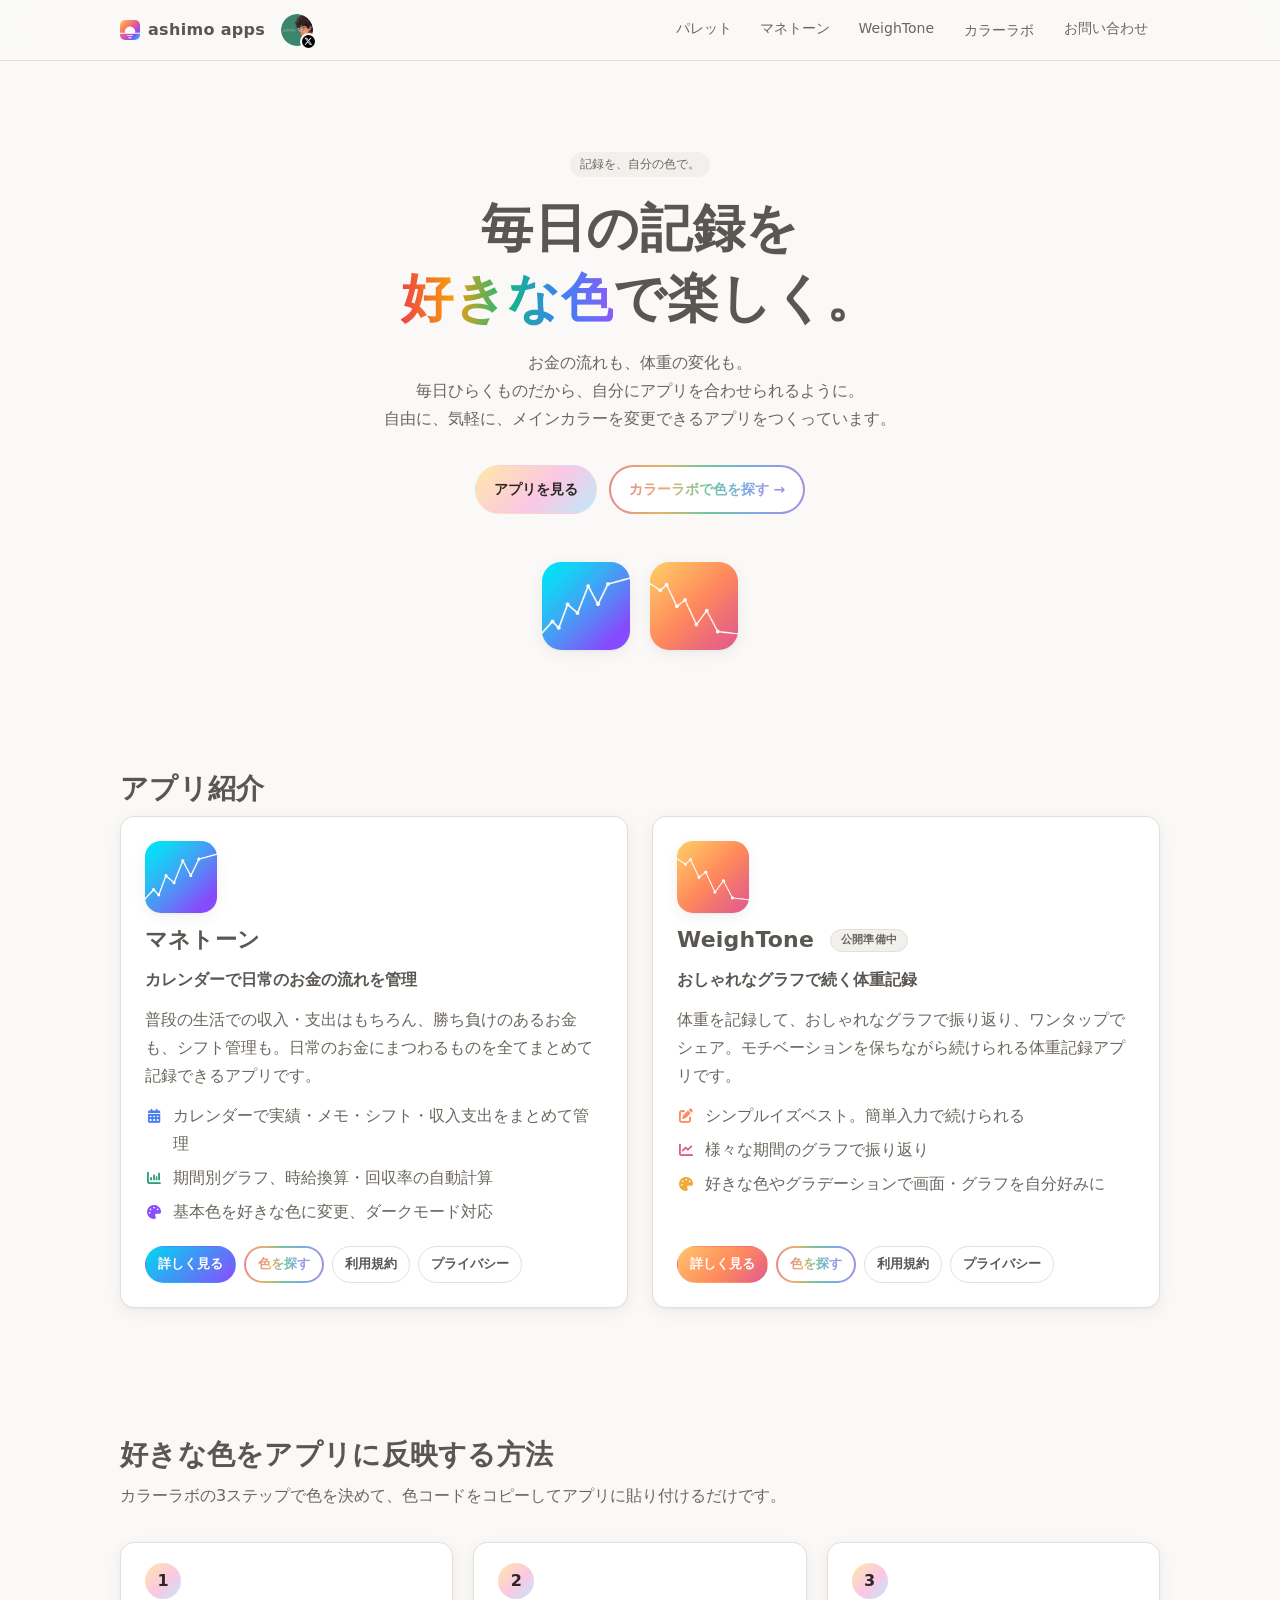
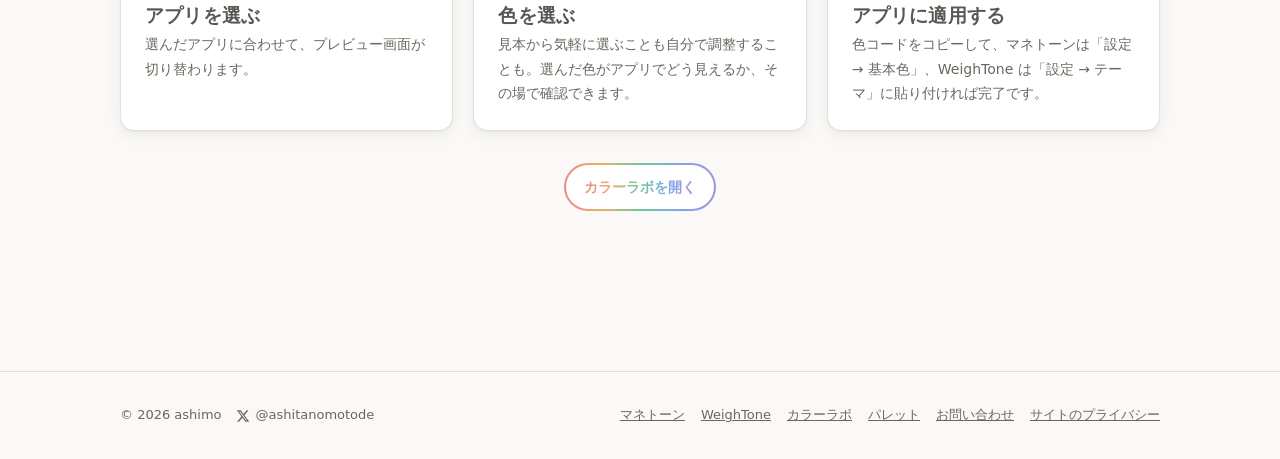
==== index.html @ 6f4f6fc9 "外部CDNの読み込みにSRI（integrity）を追加 cdnjs の Font Awesome と qrcode-generator に、公式が公開している sha512 ハッシュを設定。配信ファ" ====
<!DOCTYPE html>
<html lang="ja">
<head>
  <meta charset="UTF-8">
  <meta name="google-site-verification" content="yqjCE1b0V3AsRZqThhASWAahyGqVnmZQUuExc-0gHGc">
  <meta name="viewport" content="width=device-width, initial-scale=1">
  <link rel="icon" href="/favicon.ico" sizes="32x32">
  <link rel="icon" href="/assets/icons/favicon.svg" type="image/svg+xml">
  <link rel="apple-touch-icon" href="/assets/icons/apple-touch-icon.png">
  <link rel="manifest" href="/site.webmanifest">
  <meta name="apple-mobile-web-app-title" content="ashimo apps">
  <meta name="theme-color" media="(prefers-color-scheme: light)" content="#faf9f7">
  <meta name="theme-color" media="(prefers-color-scheme: dark)" content="#151412">
  <title>ashimo apps｜マネトーン・WeighTone</title>
  <meta name="description" content="収支ノートアプリ「マネトーン」と体重記録アプリ「WeighTone」の公式サイト。カラーラボで好きな色やグラデーションを探して、アプリを自分だけの色に。">
  <link rel="stylesheet" href="https://cdnjs.cloudflare.com/ajax/libs/font-awesome/6.7.2/css/all.min.css" integrity="sha512-Evv84Mr4kqVGRNSgIGL/F/aIDqQb7xQ2vcrdIwxfjThSH8CSR7PBEakCr51Ck+w+/U6swU2Im1vVX0SVk9ABhg==" crossorigin="anonymous" referrerpolicy="no-referrer">
  <link rel="stylesheet" href="assets/style.css?v=66">
  <link rel="canonical" href="https://ashitanomotode.com/">
  <meta property="og:type" content="website">
  <meta property="og:site_name" content="ashimo apps">
  <meta property="og:locale" content="ja_JP">
  <meta property="og:title" content="ashimo apps｜マネトーン・WeighTone">
  <meta property="og:description" content="収支ノートアプリ「マネトーン」と体重記録アプリ「WeighTone」の公式サイト。カラーラボで好きな色やグラデーションを探して、アプリを自分だけの色に。">
  <meta property="og:url" content="https://ashitanomotode.com/">
  <meta property="og:image" content="https://ashitanomotode.com/assets/ogp.png">
  <meta name="twitter:card" content="summary_large_image">
  <script type="application/ld+json">
{
  "@context": "https://schema.org",
  "@graph": [
    {
      "@type": "WebSite",
      "@id": "https://ashitanomotode.com/#website",
      "url": "https://ashitanomotode.com/",
      "name": "ashimo apps",
      "inLanguage": "ja",
      "description": "お金の流れも、体重の変化も。自由にメインカラーを変更できる記録アプリをつくっています。",
      "publisher": {
        "@id": "https://ashitanomotode.com/#publisher"
      }
    },
    {
      "@type": "Organization",
      "@id": "https://ashitanomotode.com/#publisher",
      "name": "ashimo",
      "url": "https://ashitanomotode.com/",
      "logo": "https://ashitanomotode.com/assets/icons/icon-512.png",
      "email": "info@ashitanomotode.com"
    }
  ]
}
  </script>
</head>
<body data-page="home">
  <header class="site-header">
    <div class="wrap">
      <a class="logo" href="index.html"><span class="logo-dot"></span>ashimo apps</a>
      <a class="author-link" href="https://x.com/ashitanomotode" rel="me noopener" target="_blank" aria-label="運営者 ashimo のX（@ashitanomotode）"><img src="assets/icons/ashimo.png" alt="" width="30" height="30"><span class="author-badge" aria-hidden="true"><svg viewBox="0 0 24 24"><path d="M18.244 2.25h3.308l-7.227 8.26 8.502 11.24H16.17l-5.214-6.817L4.99 21.75H1.68l7.73-8.835L1.254 2.25H8.08l4.713 6.231zm-1.161 17.52h1.833L7.084 4.126H5.117z"/></svg></span></a>
      <nav class="nav">
        <a data-nav="palette" href="palette.html"><span class="rainbow-label">パレット</span></a>
        <a data-nav="manetone" href="manetone/">マネトーン</a>
        <a data-nav="weightone" href="weightone/">WeighTone</a>
        <a data-nav="color" href="color.html"><span class="rainbow-label">カラーラボ</span></a>
        <a data-nav="contact" href="contact.html">お問い合わせ</a>
      </nav>
    </div>
  </header>

  <main>
    <section class="hero wrap">
      <span class="tag">記録を、自分の色で。</span>
      <h1>毎日の記録を<br><span class="rainbow-text">好きな色</span>で楽しく。</h1>
      <p>お金の流れも、体重の変化も。<br>毎日ひらくものだから、自分にアプリを合わせられるように。<br>自由に、気軽に、メインカラーを変更できるアプリをつくっています。</p>
      <div class="hero-actions">
        <a class="btn btn-primary" href="#apps">アプリを見る</a>
        <a class="btn btn-lab" href="color.html"><span class="rainbow-label">カラーラボで色を探す →</span></a>
      </div>
      <div class="hero-icons" aria-hidden="true">
        <img src="assets/icons/manetone.png" alt="">
        <img src="assets/icons/weightone.png" alt="">
      </div>
    </section>

    <section class="section wrap" id="apps">
      <h2 class="section-title">アプリ紹介</h2>
      <div class="grid-2">
        <article class="card app-card card-mane">
          <img class="app-icon-img" src="assets/icons/manetone.png" alt="マネトーンのアイコン" width="72" height="72">
          <h3>マネトーン</h3>
          <p class="app-catch">カレンダーで日常のお金の流れを管理</p>
          <p style="margin:0;color:var(--text-sub)">普段の生活での収入・支出はもちろん、勝ち負けのあるお金も、シフト管理も。日常のお金にまつわるものを全てまとめて記録できるアプリです。</p>
          <ul>
            <li><i class="fa-solid fa-calendar-days feat-ic" style="color:#4A7DF0"></i><span>カレンダーで実績・メモ・シフト・収入支出をまとめて管理</span></li>
            <li><i class="fa-solid fa-chart-column feat-ic" style="color:#2F9E7D"></i><span>期間別グラフ、時給換算・回収率の自動計算</span></li>
            <li><i class="fa-solid fa-palette feat-ic" style="color:#8A4DFF"></i><span>基本色を好きな色に変更、ダークモード対応</span></li>
          </ul>
          <div class="actions">
            <a class="btn btn-primary btn-sm btn-mane" href="manetone/">詳しく見る</a>
            <a class="btn btn-sm btn-lab" href="color.html#app=manetone"><span class="rainbow-label">色を探す</span></a>
            <a class="btn btn-sm" href="manetone/terms.html">利用規約</a>
            <a class="btn btn-sm" href="manetone/privacy.html">プライバシー</a>
          </div>
        </article>

        <article class="card app-card card-weight">
          <img class="app-icon-img" src="assets/icons/weightone.png" alt="WeighToneのアイコン" width="72" height="72">
          <h3>WeighTone <span class="soon-badge">公開準備中</span></h3>
          <p class="app-catch">おしゃれなグラフで続く体重記録</p>
          <p style="margin:0;color:var(--text-sub)">体重を記録して、おしゃれなグラフで振り返り、ワンタップでシェア。モチベーションを保ちながら続けられる体重記録アプリです。</p>
          <ul>
            <li><i class="fa-solid fa-pen-to-square feat-ic" style="color:#FF8A5C"></i><span>シンプルイズベスト。簡単入力で続けられる</span></li>
            <li><i class="fa-solid fa-chart-line feat-ic" style="color:#E05A8F"></i><span>様々な期間のグラフで振り返り</span></li>
            <li><i class="fa-solid fa-palette feat-ic" style="color:#F0A93B"></i><span>好きな色やグラデーションで画面・グラフを自分好みに</span></li>
          </ul>
          <div class="actions">
            <a class="btn btn-primary btn-sm btn-weight" href="weightone/">詳しく見る</a>
            <a class="btn btn-sm btn-lab" href="color.html#app=weightone"><span class="rainbow-label">色を探す</span></a>
            <a class="btn btn-sm" href="weightone/terms.html">利用規約</a>
            <a class="btn btn-sm" href="weightone/privacy.html">プライバシー</a>
          </div>
        </article>
      </div>
    </section>

    <section class="section wrap" id="flow">
      <h2 class="section-title">好きな色をアプリに反映する方法</h2>
      <p class="section-lead">カラーラボの3ステップで色を決めて、色コードをコピーしてアプリに貼り付けるだけです。</p>
      <div class="grid-3 steps">
        <div class="card step">
          <h3>アプリを選ぶ</h3>
          <p>選んだアプリに合わせて、プレビュー画面が切り替わります。</p>
        </div>
        <div class="card step">
          <h3>色を選ぶ</h3>
          <p>見本から気軽に選ぶことも自分で調整することも。選んだ色がアプリでどう見えるか、その場で確認できます。</p>
        </div>
        <div class="card step">
          <h3>アプリに適用する</h3>
          <p>色コードをコピーして、マネトーンは「設定 → 基本色」、WeighTone は「設定 → テーマ」に貼り付ければ完了です。</p>
        </div>
      </div>
      <p style="text-align:center;margin-top:32px"><a class="btn btn-lab" href="color.html"><span class="rainbow-label">カラーラボを開く</span></a></p>
    </section>
  </main>

  <footer class="site-footer">
    <div class="wrap">
      <span class="foot-brand">© 2026 ashimo<a class="x-link" href="https://x.com/ashitanomotode" rel="me noopener" target="_blank" aria-label="X（旧Twitter）@ashitanomotode"><svg class="x-icon" viewBox="0 0 24 24" aria-hidden="true"><path d="M18.244 2.25h3.308l-7.227 8.26 8.502 11.24H16.17l-5.214-6.817L4.99 21.75H1.68l7.73-8.835L1.254 2.25H8.08l4.713 6.231zm-1.161 17.52h1.833L7.084 4.126H5.117z"/></svg><span>@ashitanomotode</span></a></span>
      <nav>
        <a href="manetone/">マネトーン</a>
        <a href="weightone/">WeighTone</a>
        <a href="color.html">カラーラボ</a>
        <a href="palette.html">パレット</a>
        <a href="contact.html">お問い合わせ</a>
        <a href="privacy.html">サイトのプライバシー</a>
      </nav>
    </div>
  </footer>
</body>
</html>
---- assets/style.css ----
/* ===== デザイントークン ===== */
:root {
  --bg: #faf9f7;
  --surface: #ffffff;
  --surface-2: #f2f0ec;
  --text: #5a5652;   /* 黒は使わず、やや薄めのグレー */
  --text-sub: #6b665e;
  --border: #e4e0d9;
  --accent: #3b82f6; /* カラーラボで選んだ色がここに入る */
  --accent-text: #ffffff;
  --radius: 14px;
  --shadow: 0 1px 2px rgba(0,0,0,.04), 0 4px 16px rgba(0,0,0,.06);
  --max: 1080px;
  color-scheme: light;
}
@media (prefers-color-scheme: dark) {
  :root {
    --bg: #151412;
    --surface: #1e1c19;
    --surface-2: #29261f;
    --text: #f1eee8;
    --text-sub: #a39d92;
    --border: #36322b;
    --shadow: 0 1px 2px rgba(0,0,0,.3), 0 4px 16px rgba(0,0,0,.3);
    color-scheme: dark;
  }
}

* { box-sizing: border-box; }
html { scroll-behavior: smooth; }
body {
  margin: 0;
  background: var(--bg);
  color: var(--text);
  font-family: "Hiragino Sans", "Hiragino Kaku Gothic ProN", "Noto Sans JP", "Yu Gothic", system-ui, sans-serif;
  line-height: 1.75;
  -webkit-font-smoothing: antialiased;
}
img { max-width: 100%; }
a { color: inherit; }
.wrap { max-width: var(--max); margin: 0 auto; padding-inline: 20px; }

/* ===== ヘッダー / フッター ===== */
.site-header {
  position: sticky; top: 0; z-index: 10;
  background: color-mix(in srgb, var(--bg) 85%, transparent);
  backdrop-filter: blur(10px);
  border-bottom: 1px solid var(--border);
}
.site-header .wrap { display: flex; align-items: center; justify-content: space-between; gap: 16px; min-height: 60px; flex-wrap: wrap; }
.logo { font-weight: 800; text-decoration: none; letter-spacing: .02em; display: flex; align-items: center; gap: 8px; }
.logo-dot { width: 20px; height: 20px; border-radius: 5px; background: url("icons/favicon.svg") center / cover no-repeat; flex: none; }
.nav { display: flex; gap: 4px; flex-wrap: wrap; }
.nav a { text-decoration: none; font-size: 14px; padding: 6px 12px; border-radius: 999px; color: var(--text-sub); }
.nav a:hover { background: var(--surface-2); color: var(--text); }
.nav a[aria-current="page"] { background: var(--text); color: var(--bg); }

.site-footer { border-top: 1px solid var(--border); margin-top: 80px; padding-block: 32px; font-size: 13px; color: var(--text-sub); }
.site-footer .wrap { display: flex; justify-content: space-between; gap: 16px; flex-wrap: wrap; }
.site-footer nav { display: flex; gap: 16px; flex-wrap: wrap; }

/* ===== 共通パーツ ===== */
h1, h2, h3 { line-height: 1.35; letter-spacing: .01em; }
.section { padding-block: 64px; }
.section-title { font-size: clamp(22px, 3vw, 28px); margin: 0 0 8px; }
.section-lead { color: var(--text-sub); margin: 0 0 32px; }
.card { background: var(--surface); border: 1px solid var(--border); border-radius: var(--radius); box-shadow: var(--shadow); padding: 24px; }
.btn {
  display: inline-flex; align-items: center; justify-content: center; gap: 6px;
  padding: 10px 18px; border-radius: 999px; border: 1px solid var(--border);
  background: var(--surface); color: var(--text); font: inherit; font-size: 14px; font-weight: 600;
  text-decoration: none; cursor: pointer; transition: transform .1s, background .2s;
}
.btn:active { transform: scale(.97); }
.btn-primary { background: var(--text); color: var(--bg); border-color: transparent; }
.btn-sm { padding: 5px 12px; font-size: 13px; }
.tag { display: inline-block; font-size: 12px; padding: 2px 10px; border-radius: 999px; background: var(--surface-2); color: var(--text-sub); }
.grid-2 { display: grid; grid-template-columns: repeat(auto-fit, minmax(300px, 1fr)); gap: 24px; }
.grid-3 { display: grid; grid-template-columns: repeat(auto-fit, minmax(220px, 1fr)); gap: 20px; }

/* ===== トップページ ===== */
.hero { padding-block: 88px 56px; text-align: center; position: relative; overflow: hidden; }
.hero h1 { font-size: clamp(30px, 5.5vw, 52px); margin: 16px 0; }
.hero p { color: var(--text-sub); max-width: 620px; margin: 0 auto 32px; }
.hero-actions { display: flex; gap: 12px; justify-content: center; flex-wrap: wrap; }
.hero-swatches { display: flex; justify-content: center; gap: 10px; margin-top: 48px; flex-wrap: wrap; }
.hero-swatches span { width: 44px; height: 44px; border-radius: 12px; box-shadow: var(--shadow); }
.rainbow-text {
  background: linear-gradient(90deg, #ef4444, #f59e0b, #10b981, #3b82f6, #8b5cf6);
  -webkit-background-clip: text; background-clip: text; color: transparent;
}

.app-card { display: flex; flex-direction: column; gap: 12px; }
.app-icon { width: 64px; height: 64px; border-radius: 16px; display: grid; place-items: center; font-size: 32px; }
.app-card h3 { margin: 0; font-size: 22px; }
.app-card ul { margin: 0; padding-left: 1.2em; color: var(--text-sub); }
.app-card .actions { display: flex; gap: 8px; flex-wrap: wrap; margin-top: auto; padding-top: 8px; }

.steps { counter-reset: step; }
.step { position: relative; padding-top: 48px; }
.step::before {
  counter-increment: step; content: counter(step);
  position: absolute; top: 20px; left: 24px;
  width: 36px; height: 36px; border-radius: 50%;
  background: var(--text); color: var(--bg); display: grid; place-items: center; font-weight: 700;
}
.step h3 { margin: 12px 0 4px; }
.step p { margin: 0; color: var(--text-sub); font-size: 14px; }

.faq details { border-bottom: 1px solid var(--border); padding-block: 14px; }
.faq summary { cursor: pointer; font-weight: 600; }
.faq p { color: var(--text-sub); margin: 8px 0 0; }

/* ===== 規約ページ ===== */
.doc { max-width: 760px; margin: 0 auto; padding-block: 48px; }
.doc h1 { font-size: 30px; margin-bottom: 4px; }
.doc .meta { color: var(--text-sub); font-size: 13px; margin-bottom: 32px; }
.doc h2 { font-size: 18px; margin-top: 36px; padding-top: 12px; border-top: 1px solid var(--border); }
.doc li { margin-bottom: 4px; }
.doc .note { background: #fff7d6; color: #5c4a00; border-radius: 10px; padding: 12px 16px; font-size: 13px; }
.doc-tabs { display: flex; gap: 8px; margin-bottom: 24px; flex-wrap: wrap; }

/* ===== カラーラボ ===== */
.lab-head { padding-block: 40px 16px; }
.lab-head h1 { margin: 0 0 4px; font-size: clamp(26px, 4vw, 36px); }
.lab-head p { margin: 0; color: var(--text-sub); }

.lab { display: grid; grid-template-columns: minmax(0, 1.1fr) minmax(0, 1fr); gap: 24px; align-items: start; }
@media (max-width: 860px) { .lab { grid-template-columns: 1fr; } }

.swatch-big {
  border-radius: var(--radius); min-height: 180px; padding: 20px;
  display: flex; flex-direction: column; justify-content: space-between;
  transition: background .15s; box-shadow: var(--shadow);
}
.swatch-big .hex { font-size: clamp(32px, 6vw, 48px); font-weight: 800; letter-spacing: .04em; font-family: ui-monospace, "SF Mono", Menlo, monospace; }
.swatch-big .name { font-size: 14px; opacity: .85; }
.swatch-top { display: flex; justify-content: space-between; align-items: center; gap: 8px; }
.native-picker { width: 44px; height: 44px; border: 2px solid rgba(255,255,255,.6); border-radius: 12px; padding: 0; background: none; cursor: pointer; }
.native-picker::-webkit-color-swatch-wrapper { padding: 0; }
.native-picker::-webkit-color-swatch { border: none; border-radius: 10px; }

.panel h2 { font-size: 15px; margin: 0 0 14px; display: flex; align-items: center; justify-content: space-between; gap: 8px; }
.stack { display: grid; gap: 20px; }

.slider-row { display: grid; grid-template-columns: 28px 1fr 64px; gap: 10px; align-items: center; margin-bottom: 10px; }
.slider-row label { font-size: 13px; font-weight: 700; color: var(--text-sub); }
.slider-row input[type="number"] {
  width: 100%; font: inherit; font-size: 13px; padding: 4px 6px; text-align: right;
  border: 1px solid var(--border); border-radius: 8px; background: var(--surface-2); color: var(--text);
}
input[type="range"] { -webkit-appearance: none; appearance: none; width: 100%; height: 14px; border-radius: 999px; outline: none; border: 1px solid var(--border); }
input[type="range"]::-webkit-slider-thumb { -webkit-appearance: none; width: 22px; height: 22px; border-radius: 50%; background: #fff; border: 2px solid #1f1d1a; box-shadow: 0 1px 4px rgba(0,0,0,.3); cursor: grab; }
input[type="range"]::-moz-range-thumb { width: 20px; height: 20px; border-radius: 50%; background: #fff; border: 2px solid #1f1d1a; cursor: grab; }

.mode-tabs { display: inline-flex; background: var(--surface-2); border-radius: 999px; padding: 3px; }
.mode-tabs button { border: 0; background: none; font: inherit; font-size: 12px; font-weight: 600; padding: 4px 12px; border-radius: 999px; color: var(--text-sub); cursor: pointer; }
.mode-tabs button[aria-pressed="true"] { background: var(--surface); color: var(--text); box-shadow: 0 1px 3px rgba(0,0,0,.1); }

.code-row { display: grid; grid-template-columns: 48px 1fr auto; gap: 10px; align-items: center; padding: 8px 0; border-bottom: 1px dashed var(--border); }
.code-row:last-child { border-bottom: 0; }
.code-row span { font-size: 12px; color: var(--text-sub); font-weight: 700; }
.code-row input, .code-row code {
  font-family: ui-monospace, "SF Mono", Menlo, monospace; font-size: 15px;
  border: 1px solid transparent; background: none; color: var(--text); padding: 4px 6px; border-radius: 8px; width: 100%;
}
.code-row input:focus { border-color: var(--border); background: var(--surface-2); outline: none; }

.chips { display: grid; grid-template-columns: repeat(auto-fill, minmax(56px, 1fr)); gap: 8px; }
.chip {
  aspect-ratio: 1; border-radius: 10px; border: 1px solid rgba(0,0,0,.08); cursor: pointer; position: relative;
  transition: transform .1s;
}
.chip:hover { transform: translateY(-2px); }
.chip.is-current { outline: 3px solid var(--text); outline-offset: 2px; }
.chip-label { display: block; font-size: 11px; text-align: center; color: var(--text-sub); margin-top: 4px; line-height: 1.3; }
.chip-wrap { display: flex; flex-direction: column; min-width: 0; }
.chip-remove { position: absolute; top: -6px; right: -6px; width: 20px; height: 20px; border-radius: 50%; border: 0; background: var(--text); color: var(--bg); font-size: 12px; cursor: pointer; line-height: 1; }

.scale { display: flex; border-radius: 10px; overflow: hidden; height: 48px; }
.scale button { flex: 1; border: 0; cursor: pointer; transition: flex .15s; }
.scale button:hover { flex: 1.6; }

.harmony-row { display: grid; grid-template-columns: 110px 1fr; gap: 12px; align-items: center; margin-bottom: 10px; font-size: 13px; }
.harmony-row .scale { height: 36px; }

.contrast-grid { display: grid; grid-template-columns: 1fr 1fr; gap: 10px; }
.contrast-box { border-radius: 10px; padding: 14px; font-weight: 700; }
.contrast-box small { display: block; font-weight: 500; font-size: 12px; opacity: .9; }
.badge { display: inline-block; font-size: 11px; padding: 1px 8px; border-radius: 999px; background: rgba(0,0,0,.25); color: #fff; margin-left: 4px; }

.pal-tabs { display: flex; gap: 6px; flex-wrap: wrap; margin-bottom: 14px; }

/* アプリプレビュー（スマホ風） */
.phone-row { display: flex; gap: 16px; justify-content: center; flex-wrap: wrap; }
.phone {
  width: 220px; max-width: 100%; border-radius: 28px; padding: 14px; border: 6px solid #111;
  background: var(--p-bg); color: var(--p-text); font-size: 12px;
  display: flex; flex-direction: column; gap: 10px;
}
.phone.light { --p-bg: #f6f6f4; --p-card: #fff; --p-text: #1d1d1b; --p-sub: #8a8a85; }
.phone.dark  { --p-bg: #111; --p-card: #1f1f1f; --p-text: #f1f1f1; --p-sub: #9a9a9a; }
.phone .p-title { font-weight: 800; font-size: 14px; display: flex; justify-content: space-between; }
.phone .p-card { background: var(--p-card); border-radius: 14px; padding: 10px; }
.phone .p-sub { color: var(--p-sub); font-size: 10px; }
.phone .p-big { font-size: 20px; font-weight: 800; }
.phone .p-btn { border-radius: 999px; padding: 8px; text-align: center; font-weight: 700; }
.phone .p-bar { height: 6px; border-radius: 999px; background: color-mix(in srgb, var(--p-sub) 25%, transparent); overflow: hidden; }
.phone .p-bar i { display: block; height: 100%; width: 64%; border-radius: inherit; }
.phone .p-tabbar { display: flex; justify-content: space-around; padding-top: 6px; border-top: 1px solid color-mix(in srgb, var(--p-sub) 25%, transparent); font-size: 16px; }

.toast {
  position: fixed; left: 50%; bottom: 24px; transform: translateX(-50%) translateY(20px);
  background: var(--text); color: var(--bg); padding: 10px 18px; border-radius: 999px; font-size: 14px;
  opacity: 0; pointer-events: none; transition: .2s; z-index: 50;
}
.toast.show { opacity: 1; transform: translateX(-50%) translateY(0); }

.more-codes summary { cursor: pointer; font-size: 13px; color: var(--text-sub); padding-top: 10px; }
.code-row { grid-template-columns: 64px 1fr auto; }

/* グラデーション */
.seg { display: grid; grid-template-columns: repeat(3, 1fr); background: var(--surface-2); border-radius: 12px; padding: 4px; gap: 4px; }
.seg button { border: 0; background: none; font: inherit; font-size: 13px; font-weight: 700; padding: 8px 4px; border-radius: 9px; color: var(--text-sub); cursor: pointer; }
.seg button[aria-pressed="true"] { background: var(--surface); color: var(--text); box-shadow: 0 1px 3px rgba(0,0,0,.12); }
.pro-badge { font-size: 10px; padding: 1px 6px; border-radius: 999px; background: linear-gradient(90deg, #f59e0b, #ec4899); color: #fff; vertical-align: 1px; }
.grad-preview { height: 120px; border-radius: 14px; box-shadow: var(--shadow); margin-bottom: 18px; }

.stop-bar { position: relative; height: 40px; border-radius: 20px; cursor: copy; touch-action: none; margin-inline: 11px; user-select: none; }
.stop-bar-fill { position: absolute; inset: 0; border-radius: inherit; border: 1px solid var(--border); }
.stop-marker {
  position: absolute; top: 50%; width: 24px; height: 24px; margin: -12px 0 0 -12px; border-radius: 50%;
  border: 2px solid rgba(255,255,255,.7); box-shadow: 0 1px 4px rgba(0,0,0,.45); cursor: grab;
}
.stop-marker.is-selected { border: 3px solid #fff; outline: 2px solid var(--text); width: 28px; height: 28px; margin: -14px 0 0 -14px; }
.stop-tools { display: flex; justify-content: space-between; align-items: center; gap: 8px; flex-wrap: wrap; margin-top: 12px; }
.stop-tools input { width: 64px; font: inherit; font-size: 13px; padding: 3px 6px; border: 1px solid var(--border); border-radius: 8px; background: var(--surface-2); color: var(--text); text-align: right; }
.sub-h { font-size: 13px; margin: 20px 0 10px; display: flex; justify-content: space-between; align-items: center; gap: 8px; }
.angle-row { display: flex; gap: 8px; flex-wrap: wrap; }
.angle-row button { width: 38px; height: 38px; border-radius: 50%; border: 1px solid var(--border); background: var(--surface-2); color: var(--text); font-size: 16px; cursor: pointer; display: grid; place-items: center; }
.angle-row button span { display: inline-block; line-height: 1; }
.angle-row button[aria-pressed="true"] { background: var(--text); color: var(--bg); border-color: transparent; }

.stop-row { display: grid; grid-template-columns: 22px 28px 1fr 52px auto; gap: 10px; align-items: center; padding: 6px 8px; border-radius: 10px; cursor: pointer; }
.stop-row:hover { background: var(--surface-2); }
.stop-row.is-selected { background: var(--surface-2); box-shadow: inset 0 0 0 1px var(--border); }
.stop-row .num { font-size: 12px; color: var(--text-sub); font-weight: 700; text-align: center; }
.stop-row .sw { width: 28px; height: 28px; border-radius: 8px; border: 1px solid rgba(0,0,0,.1); }
.stop-row code { font-family: ui-monospace, "SF Mono", Menlo, monospace; font-size: 15px; }
.stop-row .pos { font-size: 13px; color: var(--text-sub); text-align: right; }

.grad-presets { display: grid; grid-template-columns: repeat(auto-fill, minmax(92px, 1fr)); gap: 10px; }
.grad-presets button { border: 0; background: none; padding: 0; cursor: pointer; font: inherit; color: var(--text-sub); font-size: 11px; text-align: center; }
.grad-presets button i { display: block; height: 44px; border-radius: 10px; margin-bottom: 4px; border: 1px solid rgba(0,0,0,.06); transition: transform .1s; }
.grad-presets button:hover i { transform: translateY(-2px); }

.howto { font-size: 14px; color: var(--text-sub); }
.howto ol { margin: 0; padding-left: 1.3em; }

/* ===== アプリアイコン・アプリページ ===== */
.hero-icons { display: flex; justify-content: center; gap: 20px; margin-top: 48px; }
.hero-icons img { width: 88px; height: 88px; border-radius: 22%; box-shadow: var(--shadow); }
.app-icon-img { width: 72px; height: 72px; border-radius: 22%; box-shadow: var(--shadow); }
.app-catch { margin: 0; font-weight: 700; color: var(--text); }
.app-hero { display: flex; gap: 28px; align-items: flex-start; padding-block: 48px 8px; flex-wrap: wrap; }
.app-hero img { width: 112px; height: 112px; border-radius: 22%; box-shadow: var(--shadow); flex-shrink: 0; }
.app-hero > div { flex: 1; min-width: 260px; }
.app-hero h1 { margin: 0; font-size: clamp(28px, 5vw, 40px); }
.app-hero p { color: var(--text-sub); }
.app-hero .doc-tabs { margin: 16px 0 0; }
.feature-grid h3 { margin: 0 0 8px; font-size: 16px; }
.feature-grid p { margin: 0; color: var(--text-sub); font-size: 14px; }
.color-cta { display: flex; gap: 20px; align-items: center; justify-content: space-between; flex-wrap: wrap; }
.color-cta > div { flex: 1; min-width: 240px; }
.doc-app { display: inline-flex; align-items: center; gap: 10px; text-decoration: none; font-weight: 700; }
.doc-app img { border-radius: 22%; }
.doc .crosslink { margin-top: 40px; padding-top: 20px; border-top: 1px solid var(--border); }

/* ===== 無料 / Pro 表示 ===== */
.free-badge { font-size: 10px; padding: 1px 6px; border-radius: 999px; background: #16a34a; color: #fff; vertical-align: 1px; }
.seg button { display: flex; flex-direction: column; align-items: center; gap: 2px; line-height: 1.3; }
.plan-note { display: flex; gap: 8px; flex-wrap: wrap; margin-top: 10px; font-size: 12px; color: var(--text-sub); }
.app-tabs { display: flex; gap: 6px; margin-bottom: 12px; flex-wrap: wrap; }
.app-tabs button { display: inline-flex; align-items: center; gap: 6px; }
.app-tabs img { width: 20px; height: 20px; border-radius: 22%; }
.app-tabs button[aria-pressed="true"] { background: var(--text); color: var(--bg); border-color: transparent; }

/* ===== アプリ切り替え ===== */
body[data-app="manetone"] [data-for="weightone"],
body[data-app="weightone"] [data-for="manetone"] { display: none !important; }
.app-switch { display: grid; grid-template-columns: repeat(2, minmax(0, 1fr)); gap: 10px; margin-top: 18px; max-width: 560px; }
.app-switch button {
  display: flex; align-items: center; gap: 12px; text-align: left; padding: 10px 14px;
  border-radius: 16px; border: 2px solid var(--border); background: var(--surface); color: var(--text);
  font: inherit; cursor: pointer; transition: border-color .15s, box-shadow .15s;
}
.app-switch img { width: 44px; height: 44px; border-radius: 22%; flex-shrink: 0; }
.app-switch b { display: block; font-size: 15px; }
.app-switch small { display: block; font-size: 12px; color: var(--text-sub); }
.app-switch button[aria-pressed="false"] { opacity: .7; }
.app-switch button[data-app="manetone"][aria-pressed="true"] { border-color: #6d7ff5; box-shadow: 0 0 0 4px rgba(109,127,245,.18); opacity: 1; }
.app-switch button[data-app="weightone"][aria-pressed="true"] { border-color: #ff8a5c; box-shadow: 0 0 0 4px rgba(255,138,92,.2); opacity: 1; }
body[data-app="manetone"] .lab-head h1 { background: linear-gradient(90deg, #00b8e6, #8a4dff); -webkit-background-clip: text; background-clip: text; color: transparent; }
body[data-app="weightone"] .lab-head h1 { background: linear-gradient(90deg, #ffb347, #e05a8f); -webkit-background-clip: text; background-clip: text; color: transparent; }

/* ===== 端末モック（共通） ===== */
.device-row { display: flex; justify-content: center; }
.device {
  width: 300px; max-width: 100%; border-radius: 38px; border: 8px solid #111; overflow: hidden;
  display: flex; flex-direction: column; position: relative; font-size: 12px; line-height: 1.4;
  box-shadow: 0 10px 30px rgba(0,0,0,.18);
}
.device .status { display: flex; justify-content: space-between; padding: 8px 20px 2px; font-size: 11px; font-weight: 700; }
.device .island { position: absolute; top: 6px; left: 50%; transform: translateX(-50%); width: 76px; height: 20px; border-radius: 12px; background: #111; }
.device svg.ic { display: block; }
.device .tabbar { display: flex; justify-content: space-around; padding: 6px 4px 14px; border-top: 1px solid; }
.device .tab { display: flex; flex-direction: column; align-items: center; gap: 1px; font-size: 9px; min-width: 0; }

/* マネトーン */
.mt-body { padding: 0 8px 10px; position: relative; flex: 1; }
.mt-title { text-align: center; font-size: 17px; font-weight: 700; padding: 4px 0 2px; }
.mt-summary { margin: 8px 4px 10px; padding: 10px; border-radius: 10px; box-shadow: 0 2px 4px rgba(0,0,0,.05); }
.mt-sum-top { display: flex; justify-content: space-between; align-items: center; gap: 6px; }
.mt-sum-label { font-size: 12px; }
.mt-detail { border: 1.5px solid; border-radius: 999px; padding: 1px 10px; font-size: 10px; font-weight: 700; }
.mt-seg { display: inline-flex; border-radius: 6px; padding: 2px; margin-top: 6px; }
.mt-seg span { padding: 3px 6px; border-radius: 5px; font-size: 11px; }
.mt-value { font-size: 18px; font-weight: 700; margin-top: 2px; }
.mt-cal { border-radius: 12px; padding: 8px 4px 6px; }
.mt-cal-head { display: flex; justify-content: space-between; align-items: center; padding: 0 8px 6px; font-size: 14px; font-weight: 700; }
.mt-cal-head i { font-style: normal; font-size: 18px; font-weight: 400; }
.mt-grid { display: grid; grid-template-columns: repeat(7, 1fr); }
.mt-wd { text-align: center; font-size: 10px; padding-bottom: 2px; }
.mt-day { aspect-ratio: 1; display: flex; flex-direction: column; align-items: center; padding-top: 2px; min-width: 0; overflow: hidden; }
.mt-top { display: grid; grid-template-columns: 1fr auto 1fr; width: 100%; align-items: center; }
.mt-shift { font-size: 7px; font-weight: 700; text-align: center; }
.mt-num { font-size: 12px; }
.mt-amt { font-size: 8.5px; white-space: nowrap; letter-spacing: -.02em; }
.mt-fin { font-size: 8px; opacity: .85; white-space: nowrap; letter-spacing: -.02em; }
.mt-fab { position: absolute; right: 14px; bottom: 14px; width: 44px; height: 44px; border-radius: 50%; display: grid; place-items: center; box-shadow: 0 3px 5px rgba(0,0,0,.2); }

/* WeighTone */
.wt-body { padding: 0 14px 12px; flex: 1; }
.wt-title { font-size: 19px; font-weight: 800; padding: 6px 2px 0; display: flex; justify-content: space-between; align-items: center; }
.wt-pro { font-size: 10px; font-weight: 800; padding: 2px 8px; border-radius: 999px; }
.wt-summary { margin-top: 10px; border-radius: 16px; padding: 10px 12px; display: flex; justify-content: space-between; align-items: flex-end; }
.wt-summary b { font-size: 22px; font-weight: 800; }
.wt-cal { margin-top: 12px; border-radius: 18px; padding: 8px; }
.wt-cal-head { display: flex; justify-content: space-between; align-items: center; padding: 0 4px 6px; font-size: 13px; font-weight: 800; }
.wt-cal-head i { font-style: normal; font-size: 16px; font-weight: 400; }
.wt-grid { display: grid; grid-template-columns: repeat(7, 1fr); }
.wt-wd { text-align: center; font-size: 9px; font-weight: 600; padding-bottom: 3px; }
.wt-cell { aspect-ratio: .82; padding: 1.5px; min-width: 0; }
.wt-box { height: 100%; border-radius: 8px; border: 1px solid transparent; display: flex; flex-direction: column; align-items: center; justify-content: center; }
.wt-num { font-size: 8px; font-weight: 600; }
.wt-val { height: 12px; margin-top: 2px; display: flex; align-items: center; justify-content: center; font-size: 9px; font-weight: 800; letter-spacing: -.03em; }
.wt-icons { height: 8px; margin-top: 1px; display: flex; gap: 1px; }
.wt-add { width: 46px; height: 46px; border-radius: 50%; margin: 12px auto 0; display: grid; place-items: center; }
.mode-tabs button { white-space: nowrap; }
#previewPanel h2 { flex-wrap: wrap; }

/* ===== スマホ対応 ===== */
.mobile-bar { display: none; }
@media (max-width: 860px) {
  /* 2カラムを解除して、よく使う順に並べ替える */
  .lab { display: flex; flex-direction: column; gap: 16px; }
  .lab > .stack { display: contents; }
  .o-swatch { order: 1; }
  .o-preview { order: 2; }
  .o-sliders { order: 3; }
  .o-gradient { order: 4; }
  .o-mtinfo { order: 4; }
  .o-codes { order: 5; }
  .o-palette { order: 6; }
  .o-tints { order: 7; }
  .o-favs { order: 8; }
  .o-contrast { order: 9; }
  .o-howto { order: 10; }

  /* 画面下に固定する色バー（スクロールしても色とコピーに手が届く） */
  .mobile-bar {
    display: flex; align-items: center; gap: 8px;
    position: fixed; left: 12px; right: 12px; bottom: calc(12px + env(safe-area-inset-bottom));
    z-index: 40; padding: 8px 8px 8px 10px; border-radius: 16px;
    background: color-mix(in srgb, var(--surface) 92%, transparent); backdrop-filter: blur(12px);
    border: 1px solid var(--border); box-shadow: 0 6px 24px rgba(0,0,0,.18);
  }
  .mb-chip { width: 30px; height: 30px; border-radius: 9px; border: 1px solid rgba(0,0,0,.1); flex-shrink: 0; }
  .mobile-bar code { flex: 1; font-family: ui-monospace, "SF Mono", Menlo, monospace; font-size: 15px; font-weight: 700; min-width: 0; }
  body:has(.mobile-bar) .site-footer { padding-bottom: 96px; }
  .toast { bottom: 84px; }
}
@media (max-width: 600px) {
  .wrap { padding-inline: 16px; }
  .site-header .wrap { min-height: auto; padding-block: 10px; gap: 8px; }
  .nav { width: 100%; flex-wrap: nowrap; overflow-x: auto; scrollbar-width: none; margin-inline: -4px; }
  .nav::-webkit-scrollbar { display: none; }
  .nav a { white-space: nowrap; padding: 6px 12px; }

  .card { padding: 16px; }
  .panel h2 { flex-wrap: wrap; }
  .lab-head { padding-block: 24px 8px; }
  .app-switch { gap: 8px; }
  .app-switch button { padding: 8px 10px; gap: 8px; border-radius: 14px; }
  .app-switch img { width: 36px; height: 36px; }
  .app-switch b { font-size: 14px; }
  .app-switch small { font-size: 11px; }

  .swatch-big { min-height: 150px; padding: 16px; }
  .slider-row { grid-template-columns: 30px 1fr 56px; gap: 8px; margin-bottom: 14px; }
  input[type="range"] { height: 18px; }
  input[type="range"]::-webkit-slider-thumb { width: 28px; height: 28px; }
  input[type="range"]::-moz-range-thumb { width: 26px; height: 26px; }

  .chips { grid-template-columns: repeat(auto-fill, minmax(48px, 1fr)); }
  .grad-presets { grid-template-columns: repeat(auto-fill, minmax(76px, 1fr)); }
  .stop-row { grid-template-columns: 18px 26px 1fr 40px auto; gap: 8px; padding: 6px 4px; }
  .stop-row code { font-size: 14px; }
  .stop-bar { height: 44px; }
  .stop-marker { width: 28px; height: 28px; margin: -14px 0 0 -14px; }
  .stop-marker.is-selected { width: 32px; height: 32px; margin: -16px 0 0 -16px; }
  .angle-row { display: grid; grid-template-columns: repeat(8, 1fr); gap: 4px; }
  .angle-row button { width: 100%; height: auto; aspect-ratio: 1; }
  .harmony-row { grid-template-columns: 1fr; }
  .contrast-grid { grid-template-columns: 1fr; }

  .device { width: 100%; max-width: 320px; border-width: 6px; border-radius: 32px; }

  .hero { padding-block: 48px 32px; }
  .app-hero { gap: 16px; padding-top: 28px; }
  .app-hero img { width: 84px; height: 84px; }
  .grid-2 { grid-template-columns: 1fr; }
  .doc { padding-block: 28px; }
  .doc h1 { font-size: 24px; }
  .site-footer { margin-top: 48px; }
}
.panel { scroll-margin-top: 110px; }
@media (max-width: 600px) {
  .nav { gap: 2px; }
  .nav a { padding: 5px 9px; font-size: 13px; }
}

/* ===== スマホ表示の修正 ===== */
@media (max-width: 860px) {
  /* 1列表示ではすべての枠を横幅いっぱいに揃える */
  .lab { align-items: stretch; }
  .lab > .stack > * { width: 100%; max-width: none; min-width: 0; }
}
@media (max-width: 600px) {
  /* 手順カード：番号の丸を見出しの上に置き、重ならないようにする */
  .card.step { padding-top: 64px; }
  .step::before { top: 16px; left: 16px; width: 34px; height: 34px; }
  .step h3 { margin-top: 0; }
}
.seg button { justify-content: center; padding: 8px 4px; }
.seg-label { font-size: 12.5px; line-height: 1.3; text-align: center; }

/* ===== 機能アイコン（Font Awesome） ===== */
.feat-ic { width: 1.25em; text-align: center; flex-shrink: 0; }
.feature-grid h3 { display: flex; align-items: baseline; gap: 10px; }
.feature-grid h3 .feat-ic { font-size: 16px; }
.app-card ul { list-style: none; padding-left: 0; display: grid; gap: 6px; }
.app-card li { display: flex; align-items: baseline; gap: 10px; margin: 0; }
.app-card li .feat-ic { font-size: 14px; }

/* ===== アイコン一覧ページ ===== */
.icon-toolbar { padding: 16px 20px; display: grid; gap: 12px; position: sticky; top: 64px; z-index: 5; }
.it-row { display: flex; align-items: center; gap: 12px; flex-wrap: wrap; }
.it-search { flex: 1; min-width: 220px; display: flex; align-items: center; gap: 8px; padding: 8px 14px; border: 1px solid var(--border); border-radius: 999px; background: var(--surface-2); color: var(--text-sub); }
.it-search input { flex: 1; min-width: 0; border: 0; background: none; font: inherit; font-size: 15px; color: var(--text); outline: none; }
.it-count { font-size: 13px; color: var(--text-sub); white-space: nowrap; }
.it-label { font-size: 13px; font-weight: 700; color: var(--text-sub); }
.it-colors { display: flex; gap: 8px; flex-wrap: wrap; }
.it-swatch { width: 28px; height: 28px; border-radius: 50%; border: 1px solid rgba(0,0,0,.1); cursor: pointer; padding: 0; }
.it-swatch[aria-pressed="true"] { outline: 3px solid var(--text); outline-offset: 2px; }
#iconColorPicker { width: 34px; height: 34px; padding: 0; border: 1px solid var(--border); border-radius: 10px; background: none; cursor: pointer; }

.icon-group { margin-bottom: 28px; }
.ig-title { font-size: 16px; margin: 0; display: flex; align-items: baseline; gap: 8px; }
.ig-title span { font-size: 12px; font-weight: 500; color: var(--text-sub); }
.ig-note { margin: 2px 0 14px; font-size: 13px; color: var(--text-sub); }
.icon-grid { display: grid; grid-template-columns: repeat(auto-fill, minmax(240px, 1fr)); gap: 12px; }
.icon-card { display: flex; gap: 12px; align-items: flex-start; padding: 12px 14px; border: 1px solid var(--border); border-radius: 12px; background: var(--surface); }
.ic-view { width: 36px; height: 36px; flex-shrink: 0; color: #2F9E7D; }
.ic-meta { min-width: 0; }
.ic-meta b { display: block; font-size: 14px; }
.ic-meta code { font-size: 11px; color: var(--text-sub); font-family: ui-monospace, "SF Mono", Menlo, monospace; }
.ic-meta p { margin: 4px 0 0; font-size: 12.5px; line-height: 1.6; color: var(--text-sub); }

/* 追加希望フォーム */
.req-form { display: grid; gap: 16px; max-width: 640px; }
.rf-row { display: grid; gap: 6px; }
.rf-row label { font-size: 13px; font-weight: 700; }
.rf-row .req { font-size: 11px; font-weight: 700; color: #fff; background: #d9455f; border-radius: 999px; padding: 1px 8px; margin-left: 6px; }
.req-form input[type="text"], .req-form input[type="email"], .req-form textarea {
  width: 100%; font: inherit; font-size: 15px; padding: 10px 12px; color: var(--text);
  background: var(--surface-2); border: 1px solid var(--border); border-radius: 10px;
}
.req-form textarea { resize: vertical; }
.req-form input:focus, .req-form textarea:focus { outline: 2px solid var(--accent); outline-offset: 1px; }
.rf-grid { display: grid; grid-template-columns: repeat(auto-fit, minmax(220px, 1fr)); gap: 16px; }
#rfCompany { position: absolute; left: -9999px; width: 1px; height: 1px; opacity: 0; }
.rf-actions { display: flex; align-items: center; gap: 12px; flex-wrap: wrap; }
.rf-status { font-size: 13px; color: var(--text-sub); }
.rf-status.is-ok { color: #16a34a; font-weight: 700; }
.rf-status.is-err { color: #d9455f; font-weight: 700; }
@media (max-width: 600px) {
  .icon-toolbar { position: static; padding: 14px; }
  .icon-grid { grid-template-columns: 1fr; }
}

/* マネトーンのグラデーション編集 */
.seg-2 { grid-template-columns: repeat(2, 1fr); }
.mane-extra { display: grid; gap: 10px; margin-top: 16px; justify-items: start; }
.base-chip {
  display: flex; align-items: center; gap: 10px; width: 100%;
  padding: 10px 14px; border-radius: 12px; cursor: pointer; font: inherit; font-size: 13px;
  border: 1px solid var(--border); background: var(--surface-2); color: var(--text-sub);
}
.base-chip[aria-pressed="true"] { border-color: var(--text); background: var(--surface); color: var(--text); font-weight: 700; }
.bc-dot { width: 22px; height: 22px; border-radius: 50%; border: 1px solid rgba(0,0,0,.15); flex-shrink: 0; }

/* お問い合わせフォーム */
.rf-legend { font-size: 13px; font-weight: 700; }
.rf-hint { font-size: 12px; color: var(--text-sub); }
.rf-radios { display: flex; gap: 10px; flex-wrap: wrap; }
.rf-radios label {
  display: inline-flex; align-items: center; gap: 8px; cursor: pointer;
  padding: 8px 14px; border: 1px solid var(--border); border-radius: 999px;
  background: var(--surface-2); font-size: 14px; font-weight: 600;
}
.rf-radios img { width: 22px; height: 22px; border-radius: 22%; }
.rf-radios input { accent-color: var(--text); }
.rf-radios label:has(input:checked) { border-color: var(--text); background: var(--surface); }
.req-form select {
  width: 100%; font: inherit; font-size: 15px; padding: 10px 12px; color: var(--text);
  background: var(--surface-2); border: 1px solid var(--border); border-radius: 10px;
}
.contact-links { list-style: none; padding: 0; margin: 0; display: grid; gap: 10px; }
.contact-links li { display: flex; align-items: baseline; gap: 10px; font-size: 14px; color: var(--text-sub); }
#cfGotcha { position: absolute; left: -9999px; width: 1px; height: 1px; opacity: 0; }
/* アイコン一覧：ボタン群と検索バーの間隔 */
.icon-toolbar.o-toolbar { margin-top: 28px; }
@media (max-width: 600px) { .icon-toolbar.o-toolbar { margin-top: 20px; } }
.note-box { margin: 16px 0 0; padding: 14px 16px; border-radius: 10px; background: var(--surface-2); border: 1px solid var(--border); font-size: 13px; line-height: 1.8; color: var(--text-sub); }
.note-box b { display: block; color: var(--text); margin-bottom: 4px; }
.note-box ul { margin: 0; padding-left: 1.2em; }
.note-box li { margin-bottom: 2px; }

/* ===== ヘッダーの現在ページ表示（ページごとの色） ===== */
.nav a[aria-current="page"] { color: #fff; border: 0; }
.nav a[data-nav="home"][aria-current="page"],
.nav a[data-nav="contact"][aria-current="page"] { background: #7A756C; }
.nav a[data-nav="manetone"][aria-current="page"] { background: linear-gradient(135deg, #00D8F0, #4A8BF5 55%, #8A4DFF); }
.nav a[data-nav="weightone"][aria-current="page"] { background: linear-gradient(135deg, #FFC46B, #FF8A5C 55%, #E05A8F); }
.nav a[data-nav="color"][aria-current="page"] { background: linear-gradient(90deg, #EF4444, #F59E0B, #10B981, #3B82F6, #8B5CF6); }

/* ===== 黒いボタンをグレーに統一 ===== */
:root { --btn-gray: #9A948A; }
@media (prefers-color-scheme: dark) { :root { --btn-gray: #7E7870; } }
.btn-primary { background: var(--btn-gray); color: #fff; }
.step::before { background: var(--btn-gray); color: #fff; }
.nav a[data-nav="home"][aria-current="page"],
.nav a[data-nav="contact"][aria-current="page"] { background: var(--btn-gray); }
.toast { background: var(--btn-gray); color: #fff; }
.chip-remove { background: var(--btn-gray); color: #fff; }
.mode-tabs button[aria-pressed="true"] { background: var(--surface); color: var(--text); }

/* ===== 主要ボタンの色をページごとに（アプリの色に合わせる） ===== */
body[data-page="manetone"] .btn-primary {
  background: linear-gradient(135deg, #00D8F0, #4A8BF5 55%, #8A4DFF);
  color: #fff;
}
body[data-page="weightone"] .btn-primary {
  background: linear-gradient(135deg, #FFC46B, #FF8A5C 55%, #E05A8F);
  color: #fff;
}
body[data-page="color"] .btn-primary {
  background: linear-gradient(90deg, #EF4444, #F59E0B, #10B981, #3B82F6, #8B5CF6);
  color: #fff;
}
body[data-page="manetone"] .step::before,
body[data-page="weightone"] .step::before,
body[data-page="color"] .step::before { background: var(--btn-gray); }
.btn-primary:hover { opacity: .88; }

/* カラーラボ：ボタンはグレー、文字はレインボー */
body[data-page="color"] .btn-primary { background: var(--btn-gray); }
.rainbow-label {
  background-image: linear-gradient(90deg, #FFD166, #FF8A5C, #F15BB5, #6DD3F0, #A78BFA);
  -webkit-background-clip: text; background-clip: text;
  -webkit-text-fill-color: transparent; color: transparent;
  font-weight: 800;
}
.nav a[data-nav="color"][aria-current="page"] { background: var(--btn-gray); }
/* レインボー文字が乗るボタンは、読みやすさのため少し濃いグレーに */
:root { --btn-gray-deep: #5E5952; }
@media (prefers-color-scheme: dark) { :root { --btn-gray-deep: #4A453E; } }
body[data-page="color"] .btn-primary,
.nav a[data-nav="color"][aria-current="page"] { background: var(--btn-gray-deep); }
.rainbow-label {
  background-image: linear-gradient(90deg, #FFE066, #FF9F6B, #FF7BC8, #6DD3F0, #B79BFF);
  -webkit-background-clip: text; background-clip: text;
  -webkit-text-fill-color: transparent; color: transparent;
}

/* ===== ボタン配色の調整 ===== */
:root { --btn-gray: #6E6960; --btn-gray-deep: #57524A; }
@media (prefers-color-scheme: dark) { :root { --btn-gray: #5C574F; --btn-gray-deep: #4A453E; } }

/* カラーラボのボタン：白抜き＋レインボーの細い枠＋レインボー文字 */
body[data-page="color"] .btn-primary,
.nav a[data-nav="color"][aria-current="page"] {
  background:
    linear-gradient(var(--surface), var(--surface)) padding-box,
    linear-gradient(90deg, #EF4444, #F59E0B, #10B981, #3B82F6, #8B5CF6) border-box;
  border: 1.5px solid transparent;
}
body[data-page="color"] .btn-primary:hover,
.nav a[data-nav="color"][aria-current="page"]:hover { opacity: .85; }
.rainbow-label {
  background-image: linear-gradient(90deg, #EF4444, #F59E0B, #10B981, #3B82F6, #8B5CF6);
  -webkit-background-clip: text; background-clip: text;
  -webkit-text-fill-color: transparent; color: transparent;
  font-weight: 800;
}
/* カラーラボのページ見出しもレインボー */
body[data-page="color"] .lab-head h1 {
  background: linear-gradient(90deg, #EF4444, #F59E0B, #10B981, #3B82F6, #8B5CF6);
  -webkit-background-clip: text; background-clip: text;
  -webkit-text-fill-color: transparent; color: transparent;
}

/* トップページ：アプリごとの「詳しく見る」 */
.btn-mane { background: linear-gradient(135deg, #00D8F0, #4A8BF5 55%, #8A4DFF); color: #fff; }
.btn-weight { background: linear-gradient(135deg, #FFC46B, #FF8A5C 55%, #E05A8F); color: #fff; }

/* 通常ボタン：カーソルを合わせると薄いグラデーション */

/* ===== ボタンの配色（最終調整） ===== */
:root {
  --tint-rainbow: linear-gradient(135deg, #FFE7A8, #FBC7E4 55%, #BFE9FA);
  --tint-mane: linear-gradient(135deg, rgba(0,216,240,.30), rgba(74,139,245,.24) 55%, rgba(138,77,255,.30));
  --tint-weight: linear-gradient(135deg, rgba(255,196,107,.38), rgba(255,138,92,.30) 55%, rgba(224,90,143,.32));
  --tint-text: #2B2721;
}
@media (prefers-color-scheme: dark) {
  :root {
    --tint-rainbow: linear-gradient(135deg, #6E5B2C, #6B3553 55%, #2E5668);
    --tint-text: #F5F0E8;
  }
}

/* グレーだったボタン → 薄いレインボーのグラデーション */
.btn-primary { background: var(--tint-rainbow); color: var(--tint-text); border-color: transparent; }
.btn-primary:hover { opacity: .85; }
.nav a[data-nav="home"][aria-current="page"],
.nav a[data-nav="contact"][aria-current="page"] { background: var(--tint-rainbow); color: var(--tint-text); }

/* アプリごとの主要ボタン（再指定して優先） */
.btn-mane, body[data-page="manetone"] .btn-primary {
  background: linear-gradient(135deg, #00D8F0, #4A8BF5 55%, #8A4DFF); color: #fff;
}
.btn-weight, body[data-page="weightone"] .btn-primary {
  background: linear-gradient(135deg, #FFC46B, #FF8A5C 55%, #E05A8F); color: #fff;
}
body[data-page="color"] .btn-primary,
.nav a[data-nav="color"][aria-current="page"] {
  background:
    linear-gradient(var(--surface), var(--surface)) padding-box,
    linear-gradient(90deg, #EF4444, #F59E0B, #10B981, #3B82F6, #8B5CF6) border-box;
  border: 1.5px solid transparent;
}

/* 枠線ボタンのホバー：その場所のアプリの色を薄く */

/* ===== 薄いレインボー（カラーラボ関連） ===== */
:root { --rainbow-pale: linear-gradient(90deg, #E98A8A, #E8B26A, #6FC79E, #7FA8E8, #A88FE0); }
.rainbow-label { background-image: var(--rainbow-pale); }
.btn-lab,
body[data-page="color"] .btn-primary,
.nav a[data-nav="color"][aria-current="page"] {
  background:
    linear-gradient(var(--surface), var(--surface)) padding-box,
    var(--rainbow-pale) border-box;
  border: 1.5px solid transparent;
}

/* ヘッダー：カーソルを合わせたときの色 */
.nav a[data-nav="manetone"]:hover { background-image: var(--tint-mane); color: var(--text); }
.nav a[data-nav="weightone"]:hover { background-image: var(--tint-weight); color: var(--text); }
.nav a[data-nav="home"]:hover,
.nav a[data-nav="contact"]:hover { background-image: var(--tint-rainbow); color: var(--tint-text); }
.nav a[data-nav="color"]:hover {
  background:
    linear-gradient(var(--surface), var(--surface)) padding-box,
    var(--rainbow-pale) border-box;
  border: 1.5px solid transparent;
}
.nav a[data-nav="color"]:hover .rainbow-label { -webkit-text-fill-color: transparent; color: transparent; background-image: var(--rainbow-pale); }

/* ===== ホバーは影で表現（色は変えない） ===== */
.btn { transition: box-shadow .18s, transform .1s; }
.btn:hover, .btn-primary:hover, .btn-lab:hover,
body[data-page="color"] .btn-primary:hover { box-shadow: 0 4px 14px rgba(0,0,0,.18); opacity: 1; }
.nav a:hover { box-shadow: 0 3px 10px rgba(0,0,0,.14); }

/* すでに色が付いているボタンは、ホバーで背景を変えない */
.btn-lab:hover,
.nav a[data-nav="color"]:hover {
  background:
    linear-gradient(var(--surface), var(--surface)) padding-box,
    var(--rainbow-pale) border-box;
}

/* 枠線だけのボタンは、ホバーでその場所の薄い色＋影 */
.btn:not(.btn-primary):not(.btn-lab):hover { background-image: var(--tint-rainbow); border-color: transparent; }
.card-mane .btn:not(.btn-primary):not(.btn-lab):hover,
body[data-page="manetone"] .btn:not(.btn-primary):not(.btn-lab):hover { background-image: var(--tint-mane); }
.card-weight .btn:not(.btn-primary):not(.btn-lab):hover,
body[data-page="weightone"] .btn:not(.btn-primary):not(.btn-lab):hover { background-image: var(--tint-weight); }

/* グレーをやめる：手順カードの番号も薄いレインボーに */
.step::before,
body[data-page="manetone"] .step::before,
body[data-page="weightone"] .step::before,
body[data-page="color"] .step::before { background: var(--tint-rainbow); color: var(--tint-text); }

/* ヘッダー：マネトーン／WeighTone はホバーでアプリと同じ色に */
.nav a[data-nav="manetone"]:hover {
  background-image: linear-gradient(135deg, #00D8F0, #4A8BF5 55%, #8A4DFF);
  color: #fff;
}
.nav a[data-nav="weightone"]:hover {
  background-image: linear-gradient(135deg, #FFC46B, #FF8A5C 55%, #E05A8F);
  color: #fff;
}
/* ホーム・お問い合わせ・カラーラボ・すでに色付きのボタンは、ホバーで影だけ */
.nav a[data-nav="contact"]:hover { background-image: none; background-color: var(--surface-2); color: var(--text); }
.nav a[data-nav="home"][aria-current="page"]:hover,
.nav a[data-nav="contact"][aria-current="page"]:hover { background: var(--tint-rainbow); color: var(--tint-text); }
.btn-primary:hover, .btn-lab:hover { box-shadow: 0 4px 14px rgba(0,0,0,.18); }

/* 色付き・カラーラボ関連のボタンは、ホバーで影だけ（背景はそのまま） */
.btn-primary:hover, .btn-mane:hover, .btn-weight:hover, .btn-lab:hover {
  background-color: transparent;
  opacity: 1;
}
/* 色付きボタンはホバーでも背景をそのまま保つ */
.btn-primary:hover { background: var(--tint-rainbow); color: var(--tint-text); }
.btn-mane:hover, body[data-page="manetone"] .btn-primary:hover { background: linear-gradient(135deg, #00D8F0, #4A8BF5 55%, #8A4DFF); color: #fff; }
.btn-weight:hover, body[data-page="weightone"] .btn-primary:hover { background: linear-gradient(135deg, #FFC46B, #FF8A5C 55%, #E05A8F); color: #fff; }
.btn-lab:hover, body[data-page="color"] .btn-primary:hover {
  background:
    linear-gradient(var(--surface), var(--surface)) padding-box,
    var(--rainbow-pale) border-box;
}

/* ヘッダー：カラーラボは常に薄いレインボーの枠＋レインボー文字 */
.nav a[data-nav="color"],
.nav a[data-nav="color"]:hover,
.nav a[data-nav="color"][aria-current="page"] {
  background:
    linear-gradient(var(--surface), var(--surface)) padding-box,
    var(--rainbow-pale) border-box;
  border: 1.5px solid transparent;
}

/* レインボー枠を少しはっきりさせる */
.nav a[data-nav="color"],
.nav a[data-nav="color"]:hover,
.nav a[data-nav="color"][aria-current="page"],
.btn-lab, .btn-lab:hover,
body[data-page="color"] .btn-primary { border-width: 2px; }

/* ヘッダー：ホームは常に薄いレインボー、ホバーで影が付く */
.nav a[data-nav="home"],
.nav a[data-nav="home"]:hover,
.nav a[data-nav="home"][aria-current="page"],
.nav a[data-nav="home"][aria-current="page"]:hover {
  background: var(--tint-rainbow);
  color: var(--tint-text);
  border: 0;
}
.nav a[data-nav="home"]:hover { box-shadow: 0 3px 10px rgba(0,0,0,.14); }

/* ===== カラーラボ：3ステップ構成 ===== */
.lab-head h1 .rainbow-label { font-size: inherit; }
.step-nav { display: flex; gap: 8px; list-style: none; padding: 0; margin: 18px 0 0; flex-wrap: wrap; }
.step-nav a {
  display: inline-flex; align-items: center; gap: 8px; text-decoration: none;
  padding: 7px 14px 7px 8px; border-radius: 999px; border: 1px solid var(--border);
  background: var(--surface); font-size: 13px; font-weight: 700; color: var(--text-sub);
}
.step-nav a span {
  width: 22px; height: 22px; border-radius: 50%; display: grid; place-items: center;
  background: var(--tint-rainbow); color: var(--tint-text); font-size: 12px;
}
.step-nav a:hover { box-shadow: 0 3px 10px rgba(0,0,0,.14); color: var(--text); }

.lab-step { padding-block: 32px 8px; scroll-margin-top: 80px; }
.lab-step + .lab-step { border-top: 1px solid var(--border); }
.step-title { display: flex; align-items: center; gap: 12px; font-size: clamp(20px, 3vw, 26px); margin: 0 0 6px; }
.step-no {
  width: 38px; height: 38px; border-radius: 50%; display: grid; place-items: center; flex-shrink: 0;
  background: var(--tint-rainbow); color: var(--tint-text); font-size: 18px; font-weight: 800;
}
.step-lead { color: var(--text-sub); margin: 0 0 20px; }
@media (max-width: 600px) {
  .lab-step { padding-block: 24px 4px; }
  .step-no { width: 32px; height: 32px; font-size: 16px; }
  .step-nav a { font-size: 12px; padding: 6px 12px 6px 6px; }
}
/* アプリ選択ボタンを読みやすい幅に */
.app-switch { grid-template-columns: repeat(auto-fit, minmax(230px, 1fr)); max-width: 640px; margin-top: 0; }
.app-switch b, .app-switch small { white-space: nowrap; }

/* カラーラボ：選び方の案内 */
.pick-flow { display: grid; gap: 16px; margin-bottom: 24px; }
.pick-row { display: grid; gap: 8px; }
.pick-label { font-size: 13px; font-weight: 700; color: var(--text-sub); }
.pick-flow .seg { max-width: 560px; }
.pick-flow .seg-label small { display: block; font-size: 10px; font-weight: 500; opacity: .8; }

/* ===== アプリ画面プレビューの追随（PC） ===== */
@media (min-width: 861px) {
  .lab > .stack:last-child { align-self: stretch; }
  #previewPanel { position: sticky; top: 76px; z-index: 4; }
  #previewPanel .device { width: 260px; }
}
.preview-close { display: none; }

/* ===== スマホ：下から出るプレビュー ===== */
@media (max-width: 860px) {
  body.preview-open #previewPanel {
    position: fixed; left: 12px; right: 12px;
    bottom: calc(74px + env(safe-area-inset-bottom));
    z-index: 45; margin: 0; max-height: 72vh; overflow: auto;
    box-shadow: 0 10px 40px rgba(0,0,0,.28);
    animation: sheet-up .2s ease-out;
  }
  body.preview-open #previewPanel .device { width: 100%; max-width: 260px; }
  body.preview-open .preview-close {
    display: grid; place-items: center; position: absolute; top: 10px; right: 10px;
    width: 30px; height: 30px; border-radius: 50%; border: 1px solid var(--border);
    background: var(--surface-2); color: var(--text); font-size: 18px; cursor: pointer; line-height: 1;
  }
  @keyframes sheet-up { from { transform: translateY(20px); opacity: 0 } to { transform: none; opacity: 1 } }
}
/* PC：追随するプレビューは画面に収まる高さに */
@media (min-width: 861px) {
  #previewPanel {
    max-height: calc(100vh - 92px);
    overflow: auto;
    padding: 16px;
  }
  #previewPanel .device { width: 225px; border-width: 5px; border-radius: 28px; }
  #previewPanel h2 { font-size: 14px; margin-bottom: 10px; }
  #previewPanel #previewNote { font-size: 11px; line-height: 1.6; margin-top: 8px; }
}

/* プレビューは幅を変えず、全体を縮小して表示（文字の折り返しを防ぐ） */
@media (min-width: 861px) {
  #previewPanel .device { width: 300px; border-width: 6px; border-radius: 34px; }
}
@media (max-width: 860px) {
}
/* 念のため、要素が細くなっても折り返さない箇所 */
.mt-sum-label, .mt-value, .mt-seg span, .mt-cal-head span, .wt-cal-head span { white-space: nowrap; }

/* 色見本とアプリ画面をまとめて追随させる（PC） */
@media (min-width: 861px) {
  .side-sticky {
    position: sticky; top: 76px; z-index: 4;
    display: grid; gap: 16px;
  }
  #previewPanel { position: static; max-height: none; overflow: visible; }
  .side-sticky .swatch-big { min-height: 0; padding: 16px 18px; }
  .side-sticky .swatch-big .hex { font-size: 30px; }
}
@media (max-width: 860px) { .side-sticky { display: contents; } }
.swatch-top { justify-content: flex-start; }
/* 追随枠が画面より高いとき、中身がつぶれて重ならないようにする */
@media (min-width: 861px) {
  .side-sticky { align-content: start; grid-auto-rows: max-content; }
  .side-sticky > * { min-height: max-content; }
  .side-sticky .swatch-big { overflow: hidden; }
}

/* PC：色見本をコンパクトにして、アプリ画面を大きく */
@media (min-width: 861px) {
  .side-sticky .swatch-big { padding: 12px 16px; gap: 6px; }
  .side-sticky .swatch-big .name { font-size: 12px; }
  .side-sticky .swatch-big .hex { font-size: 26px; }
  .side-sticky .swatch-big .btn { padding: 4px 10px; font-size: 12px; }
  #previewPanel { padding: 12px 14px; }
  #previewPanel h2 { font-size: 13px; margin-bottom: 8px; }
  #previewPanel #previewNote { font-size: 10.5px; line-height: 1.5; margin-top: 6px; }
}
/* PC：アプリ画面をできるだけ大きく（説明文は省略） */
@media (min-width: 861px) {
  #previewPanel #previewNote { display: none; }
  #previewPanel { padding: 10px 12px 12px; }
  .side-sticky { top: 68px; gap: 12px; }
  #previewPanel .device-row { align-items: flex-start; }
}
/* 右の列：枠は中身の高さに（列自体は伸ばして追随させる） */
@media (min-width: 861px) { .lab > .stack:last-child { align-items: start; } }

/* 色を探す：グループのタブを固定 */
#palettePanel .pal-tabs {
  position: sticky; top: 64px; z-index: 3;
  background: var(--surface); margin: 0 -4px 12px; padding: 8px 4px;
  border-bottom: 1px solid var(--border);
}
@media (max-width: 600px) { #palettePanel .pal-tabs { top: 96px; } }

/* ===== スマホ：右下に小さく常時表示するアプリ画面 ===== */
@media (max-width: 860px) {
  #previewPanel {
    position: fixed; right: 10px; bottom: calc(74px + env(safe-area-inset-bottom));
    z-index: 44; width: 116px; padding: 6px; margin: 0;
    border-radius: 14px; box-shadow: 0 6px 20px rgba(0,0,0,.25);
    cursor: pointer; transition: width .18s ease, padding .18s ease;
  }
  #previewPanel h2, #previewPanel #previewNote { display: none; }
  .preview-close { display: none; }

  /* 拡大表示 */
  body.preview-open #previewPanel {
    left: 12px; right: 12px; width: auto; padding: 14px 12px 12px;
    max-height: 72vh; overflow: auto; cursor: default;
  }
  body.preview-open #previewPanel h2 { display: flex; }
  body.preview-open #previewPanel #previewNote { display: block; }
  body.preview-open .preview-close {
    display: grid; place-items: center; position: absolute; top: 10px; right: 10px;
    width: 30px; height: 30px; border-radius: 50%; border: 1px solid var(--border);
    background: var(--surface-2); color: var(--text); font-size: 18px; cursor: pointer; line-height: 1;
  }
  /* 小さい表示のときは、色見本の下の余白を詰める */
  .side-sticky { display: contents; }
}
/* スマホの小さいプレビュー：縦横比を保ったまま縮小する */
@media (max-width: 860px) {
  #previewPanel { width: auto; padding: 5px; line-height: 0; }
  #previewPanel .device-row { display: block; }
  body.preview-open #previewPanel { padding: 14px 12px 12px; line-height: 1.75; }
  body.preview-open #previewPanel .device-row { display: flex; }
}

/* ===== プレビューの縮小は transform で（全ブラウザ共通） ===== */
#previewPanel .device { transform-origin: top left; }
#previewPanel .device-row { display: block; margin: 0 auto; overflow: visible; }

@media (max-width: 860px) {
  #previewPanel { width: auto; padding: 5px; overflow: hidden; }
  /* 小さい表示では文字を省き、色の雰囲気だけ伝える */
  body:not(.preview-open) #previewPanel .mt-sum-label,
  body:not(.preview-open) #previewPanel .mt-detail,
  body:not(.preview-open) #previewPanel .mt-shift,
  body:not(.preview-open) #previewPanel .mt-amt,
  body:not(.preview-open) #previewPanel .mt-fin,
  body:not(.preview-open) #previewPanel .tab span,
  body:not(.preview-open) #previewPanel .p-sub,
  body:not(.preview-open) #previewPanel .wt-icons,
  body:not(.preview-open) #previewPanel .status { display: none; }
  body:not(.preview-open) #previewPanel .mt-seg span { font-size: 0; padding: 8px 14px; }
  body:not(.preview-open) #previewPanel .mt-value { font-size: 15px; }
  body:not(.preview-open) #previewPanel .wt-val { font-size: 11px; }
}
/* 端末モックは常に元の幅（300px）のまま。縮小は transform だけで行う */
#previewPanel .device { width: 300px !important; max-width: none !important; }
/* 選び方の案内を左の列に置く */
.pick-flow.o-pick { margin-bottom: 0; }
@media (max-width: 860px) { .o-pick { order: 2; } }

/* PC：選択項目を左の列に固定表示し、その下にパレットのタブを固定 */
@media (min-width: 861px) {
  .pick-flow.o-pick { position: sticky; top: 68px; z-index: 5; }
  #palettePanel .pal-tabs { top: calc(76px + var(--pick-h, 180px)); }
}

/* 上部に固定されたときは選択項目をコンパクトに */
@media (min-width: 861px) {
  .pick-flow.o-pick { transition: padding .15s ease; }
  .pick-flow.is-condensed {
    padding: 8px 12px; gap: 8px;
    grid-template-columns: repeat(auto-fit, minmax(150px, 1fr));
    box-shadow: 0 4px 14px rgba(0,0,0,.10);
  }
  .pick-flow.is-condensed .pick-label,
  .pick-flow.is-condensed #gmodeHint,
  .pick-flow.is-condensed .seg-label small,
  .pick-flow.is-condensed .free-badge { display: none; }
  .pick-flow.is-condensed .seg-label br { display: none; }
  .pick-flow.is-condensed .pick-row { gap: 0; }
  .pick-flow.is-condensed .seg { padding: 2px; max-width: none; }
  .pick-flow.is-condensed .seg button { padding: 5px 6px; gap: 4px; }
  .pick-flow.is-condensed .seg-label { font-size: 11.5px; }
  .pick-flow.is-condensed .pro-badge { font-size: 9px; padding: 0 5px; }
}

/* ===== 「色を選ぶ」をひとつの箱にまとめる ===== */
#pickBox { padding: 0; overflow: visible; }
#pickBox .pick-flow {
  display: flex; flex-wrap: wrap; gap: 8px; align-items: center;
  margin: 0; padding: 10px 14px;
  background: var(--surface); border-bottom: 1px solid var(--border);
  border-radius: var(--radius) var(--radius) 0 0;
  position: sticky; top: 64px; z-index: 5;
}
#pickBox .pick-label,
#pickBox .seg-label small,
#pickBox .seg-label br { display: none; }
#pickBox .pick-row { display: flex; gap: 0; }
#pickBox .seg { max-width: none; padding: 2px; }
#pickBox .seg button { padding: 5px 10px; gap: 4px; }
#pickBox .seg-label { font-size: 12px; }
#pickBox .free-badge { display: none; }
#pickBox .pro-badge { font-size: 9px; padding: 0 5px; }

#pickBox .sub-block {
  border: 0; border-radius: 0; box-shadow: none; background: none;
  padding: 16px 18px; margin: 0;
}
#pickBox .sub-block { border-top: 1px solid var(--border); }
#pickBox .sub-block.is-first { border-top: 0; }
#pickBox .sub-block[hidden] { display: none; }
#pickBox .pal-tabs { top: calc(72px + var(--pick-h, 52px)); background: var(--surface); }
@media (max-width: 600px) {
  #pickBox .pick-flow { top: 96px; padding: 8px 10px; }
  #pickBox .sub-block { padding: 14px; }
  #pickBox .pal-tabs { top: calc(104px + var(--pick-h, 52px)); }
}

/* 固定される2行（選択バーとグループタブ）を隙間なく重ねる */
#pickBox .pal-tabs {
  top: calc(64px + var(--pick-h, 52px));
  margin: -16px -18px 12px;
  padding: 12px 18px 10px;
  background: var(--surface);
  border-bottom: 1px solid var(--border);
}
@media (max-width: 600px) {
  #pickBox .pal-tabs { top: calc(96px + var(--pick-h, 52px)); margin: -14px -14px 10px; padding: 10px 14px 8px; }
}

/* 選択バーと色のグループタブを、ひと続きの枠として見せる */
#pickBox .pick-flow { border-bottom: 0; padding-bottom: 8px; }
#pickBox .pal-tabs { margin-top: 0; padding-top: 0; padding-bottom: 12px; }
@media (max-width: 600px) { #pickBox .pal-tabs { padding-top: 0; } }
/* 選択バーと中身を完全につなげる */
#pickBox .pick-flow { padding-bottom: 10px; }
#pickBox .sub-block.is-first { padding-top: 0; }
#pickBox .pal-tabs { margin-top: 0; }
/* 固定行のわずかな隙間も塞ぐ（上側に背景色を延長して重ねる） */
#pickBox .pal-tabs { box-shadow: 0 -8px 0 0 var(--surface); }
#pickBox .pick-flow { padding-bottom: 9px; }

/* ===== カラーラボ：選択ボタンとグループタブをシンプルに ===== */
:root { --pick-accent: #4A7DF0; }
@media (prefers-color-scheme: dark) { :root { --pick-accent: #5B8CF7; } }

/* 単色／グラデーション、見本から選ぶ／自分で調整する */
#pickBox .seg { background: var(--surface-2); }
#pickBox .seg button { color: var(--text-sub); transition: background .15s, color .15s; }
#pickBox .seg button[aria-pressed="true"] {
  background: var(--pick-accent); color: #fff; box-shadow: none;
}
#pickBox .seg button[aria-pressed="true"] .pro-badge { background: rgba(255,255,255,.28); }
#pickBox .seg button:hover { color: var(--text); }
#pickBox .seg button[aria-pressed="true"]:hover { color: #fff; }

/* 和色・ポップなどのグループタブ */
#pickBox .pal-tabs .btn {
  border-color: var(--border); background: var(--surface); color: var(--text-sub);
  box-shadow: none;
}
#pickBox .pal-tabs .btn:hover {
  background: var(--surface-2); background-image: none; border-color: var(--border);
  box-shadow: none; color: var(--text);
}
#pickBox .pal-tabs .btn-primary,
#pickBox .pal-tabs .btn-primary:hover {
  background: var(--pick-accent); background-image: none;
  border-color: transparent; color: #fff;
}
#pickBox .pal-tabs .btn-primary .rainbow-label {
  background-image: none; -webkit-text-fill-color: #fff; color: #fff;
}

/* ===== スペクトラム（色の面で選ぶ） ===== */
#spectrumBox { display: grid; gap: 14px; }
.spectrum {
  position: relative; width: 100%; aspect-ratio: 1.6; border-radius: 12px;
  border: 1px solid var(--border); cursor: crosshair; touch-action: none;
  background:
    linear-gradient(to top, #000, rgba(0,0,0,0)),
    linear-gradient(to right, #fff, hsl(var(--sp-hue, 250), 100%, 50%));
}
.sp-cursor {
  position: absolute; width: 20px; height: 20px; margin: -10px 0 0 -10px;
  border-radius: 50%; border: 3px solid #fff; box-shadow: 0 0 0 1px rgba(0,0,0,.35), 0 2px 6px rgba(0,0,0,.3);
  pointer-events: none;
}
.sp-hue {
  -webkit-appearance: none; appearance: none; width: 100%; height: 16px; border-radius: 999px;
  border: 1px solid var(--border); outline: none; touch-action: none;
  background: linear-gradient(90deg, #f00, #ff0, #0f0, #0ff, #00f, #f0f, #f00);
}
.sp-hue::-webkit-slider-thumb { -webkit-appearance: none; width: 24px; height: 24px; border-radius: 50%; background: #fff; border: 2px solid #1f1d1a; box-shadow: 0 1px 4px rgba(0,0,0,.3); cursor: grab; }
.sp-hue::-moz-range-thumb { width: 22px; height: 22px; border-radius: 50%; background: #fff; border: 2px solid #1f1d1a; cursor: grab; }

/* 選択中のボタンは、選んでいるアプリのグラデーションに */
body[data-app="manetone"] #pickBox .seg button[aria-pressed="true"],
body[data-app="manetone"] #pickBox .pal-tabs .btn-primary,
body[data-app="manetone"] #pickBox .pal-tabs .btn-primary:hover,
body[data-app="manetone"] .app-switch button[data-app="manetone"][aria-pressed="true"] .app-tag {
  background: linear-gradient(135deg, #00D8F0, #4A8BF5 55%, #8A4DFF);
  color: #fff;
}
body[data-app="weightone"] #pickBox .seg button[aria-pressed="true"],
body[data-app="weightone"] #pickBox .pal-tabs .btn-primary,
body[data-app="weightone"] #pickBox .pal-tabs .btn-primary:hover {
  background: linear-gradient(135deg, #FFC46B, #FF8A5C 55%, #E05A8F);
  color: #fff;
}
/* スペクトラムとスライダーを同時に表示 */
#spectrumBox { margin-bottom: 18px; }
/* グループタブ：カラーラボ用の枠線指定が重なって輪郭が二重になるのを防ぐ */
#pickBox .pal-tabs .btn-primary,
#pickBox .pal-tabs .btn-primary:hover {
  border: 0; background-clip: padding-box; box-shadow: none;
}
/* hidden 指定を確実に効かせる（.btn の display 指定が勝っていたため） */
.btn[hidden], [hidden] { display: none !important; }

/* コピー・すべて削除のボタンも、選んでいるアプリのグラデーションに */
/* スマホ下部バーのコピーは白文字に（レインボー文字をやめる） */

/* コピー・すべて削除：通常は無色、カーソルを合わせたときだけアプリのグラデーション */
body[data-page="color"] #favClearAll,
body[data-page="color"] #copyStops,
body[data-page="color"] .btn[data-copy],
body[data-page="color"] .btn[data-copytext] {
  background: var(--surface); color: var(--text);
  border: 1px solid var(--border); background-clip: border-box;
}
body[data-app="manetone"][data-page="color"] #favClearAll:hover,
body[data-app="manetone"][data-page="color"] #copyStops:hover,
body[data-app="manetone"][data-page="color"] .btn[data-copy]:hover,
body[data-app="manetone"][data-page="color"] .btn[data-copytext]:hover {
  background: linear-gradient(135deg, #00D8F0, #4A8BF5 55%, #8A4DFF);
  color: #fff; border-color: transparent;
}
body[data-app="weightone"][data-page="color"] #favClearAll:hover,
body[data-app="weightone"][data-page="color"] #copyStops:hover,
body[data-app="weightone"][data-page="color"] .btn[data-copy]:hover,
body[data-app="weightone"][data-page="color"] .btn[data-copytext]:hover {
  background: linear-gradient(135deg, #FFC46B, #FF8A5C 55%, #E05A8F);
  color: #fff; border-color: transparent;
}
body[data-page="color"] .mobile-bar .btn[data-copy] .rainbow-label { -webkit-text-fill-color: transparent; background-image: var(--rainbow-pale); }
body[data-page="color"] .mobile-bar .btn[data-copy]:hover .rainbow-label { background-image: none; -webkit-text-fill-color: #fff; color: #fff; }

/* ===== ヘッダー：通常は文字だけ、選択中・ホバー時だけ色を付ける ===== */
/* ホーム：ホーム画面のときだけ色 */
.nav a[data-nav="home"] { background: none; color: var(--text-sub); border: 0; }
.nav a[data-nav="home"]:hover,
.nav a[data-nav="home"][aria-current="page"],
.nav a[data-nav="home"][aria-current="page"]:hover {
  background: var(--tint-rainbow); color: var(--tint-text);
}

/* カラーラボ：選択中とホバー時だけレインボー、それ以外は文字だけ */
.nav a[data-nav="color"] {
  background: none; border: 2px solid transparent; color: var(--text-sub);
}
.nav a[data-nav="color"] .rainbow-label {
  background-image: none; -webkit-text-fill-color: currentColor; color: inherit; font-weight: 400;
}
.nav a[data-nav="color"]:hover,
.nav a[data-nav="color"][aria-current="page"] {
  background:
    linear-gradient(var(--surface), var(--surface)) padding-box,
    var(--rainbow-pale) border-box;
  border: 2px solid transparent;
}
.nav a[data-nav="color"]:hover .rainbow-label,
.nav a[data-nav="color"][aria-current="page"] .rainbow-label {
  background-image: var(--rainbow-pale);
  -webkit-background-clip: text; background-clip: text;
  -webkit-text-fill-color: transparent; color: transparent; font-weight: 800;
}

/* カラーラボ内のボタンは、ホバーで選んでいるアプリのグラデーションに */
body[data-app="manetone"][data-page="color"] #autoStopsBtn:hover,
body[data-app="manetone"][data-page="color"] #favAdd:hover,
body[data-app="manetone"][data-page="color"] #randomBtn:hover,
body[data-app="manetone"][data-page="color"] #flipBtn:hover,
body[data-app="manetone"][data-page="color"] #removeStopBtn:hover {
  background: linear-gradient(135deg, #00D8F0, #4A8BF5 55%, #8A4DFF);
  background-image: linear-gradient(135deg, #00D8F0, #4A8BF5 55%, #8A4DFF);
  color: #fff; border-color: transparent;
}
body[data-app="weightone"][data-page="color"] #autoStopsBtn:hover,
body[data-app="weightone"][data-page="color"] #favAdd:hover,
body[data-app="weightone"][data-page="color"] #randomBtn:hover,
body[data-app="weightone"][data-page="color"] #flipBtn:hover,
body[data-app="weightone"][data-page="color"] #removeStopBtn:hover {
  background: linear-gradient(135deg, #FFC46B, #FF8A5C 55%, #E05A8F);
  background-image: linear-gradient(135deg, #FFC46B, #FF8A5C 55%, #E05A8F);
  color: #fff; border-color: transparent;
}
/* 「基本色を編集」は控えめに（少し濃くなるだけ） */
body[data-page="color"] .base-chip:hover {
  background: var(--surface-2); background-image: none;
  color: var(--text); border-color: var(--text-sub);
}
body[data-page="color"] .base-chip[aria-pressed="true"]:hover { background: var(--surface); }
body[data-app="manetone"][data-page="color"] .base-chip:hover,
body[data-app="weightone"][data-page="color"] .base-chip:hover {
  background: var(--surface-2); background-image: none;
  color: var(--text); border-color: var(--text-sub);
}

/* ===== アプリに反映 ===== */
.apply-row { display: flex; gap: 20px; align-items: flex-start; flex-wrap: wrap; }
.apply-main { flex: 1; min-width: 220px; }
.apply-qr { display: grid; gap: 6px; justify-items: center; text-align: center; }
.apply-qr img, .apply-qr canvas, .apply-qr table { width: 132px; height: 132px; }
.apply-qr .howto { font-size: 11px; }
.apply-link { margin-top: 12px; }
.apply-link summary { cursor: pointer; font-size: 12px; color: var(--text-sub); }
.apply-link code {
  display: block; margin-top: 8px; padding: 8px 10px; border-radius: 8px;
  background: var(--surface-2); font-size: 11px; line-height: 1.6; word-break: break-all;
  font-family: ui-monospace, "SF Mono", Menlo, monospace;
}
@media (max-width: 600px) { .apply-qr { display: none; } }

/* 「アプリに反映する」ボタン：白地に白文字にならないように */
body[data-page="color"] #applyBtn { color: var(--text); border: 0; }
body[data-app="manetone"][data-page="color"] #applyBtn {
  background: linear-gradient(135deg, #00D8F0, #4A8BF5 55%, #8A4DFF); color: #fff;
}
body[data-app="weightone"][data-page="color"] #applyBtn {
  background: linear-gradient(135deg, #FFC46B, #FF8A5C 55%, #E05A8F); color: #fff;
}
body[data-page="color"] #applyBtn:hover { opacity: .9; box-shadow: 0 4px 14px rgba(0,0,0,.18); }
.apply-btns { display: flex; gap: 10px; flex-wrap: wrap; align-items: center; }
.btn.is-disabled { opacity: .55; pointer-events: none; }

/* アプリに反映：縦並び（反映 → QR → 説明 → ダウンロード） */
.apply-stack { display: grid; gap: 14px; justify-items: start; }
.apply-stack .apply-qr { justify-items: start; text-align: left; }
.apply-stack .apply-qr .howto { font-size: 11px; max-width: 260px; }
.apply-stack .apply-link { width: 100%; }
@media (max-width: 600px) { .apply-stack .apply-qr { display: none; } }

/* 一覧のコピーボタンは1行に収める */
.stop-row .btn { white-space: nowrap; font-size: 12px; padding: 4px 10px; }
.stop-row { grid-template-columns: 20px 26px 1fr auto auto; gap: 8px; }

/* 選択欄：1行にそろえる */
#pickBox .pick-flow { align-items: stretch; }
#pickBox .pick-row { align-items: stretch; }
#pickBox .seg, #pickBox .pro-toggle { height: 100%; }
.pro-toggle {
  display: inline-flex; align-items: center; gap: 6px; height: 100%;
  padding: 5px 12px; border-radius: 12px; cursor: pointer; font: inherit;
  border: 1px solid var(--border); background: var(--surface-2); color: var(--text-sub);
}
.pro-toggle .seg-label { font-size: 12px; }
.pro-toggle[aria-pressed="true"] { color: #fff; border-color: transparent; }
body[data-app="weightone"] .pro-toggle[aria-pressed="true"] {
  background: linear-gradient(135deg, #FFC46B, #FF8A5C 55%, #E05A8F);
}
.pro-toggle[aria-pressed="true"] .pro-badge { background: rgba(255,255,255,.28); }

/* プレビュー横のグラデーション帯 */
.preview-row { display: flex; gap: 12px; align-items: stretch; justify-content: center; }
.grad-strip {
  width: 34px; border-radius: 12px; border: 1px solid var(--border); position: relative;
  min-height: 120px;
}
.grad-strip .gs-note {
  position: absolute; left: 50%; bottom: 6px; transform: translateX(-50%);
  font-size: 9px; color: #fff; text-shadow: 0 1px 2px rgba(0,0,0,.5); white-space: nowrap;
}
@media (max-width: 860px) { body:not(.preview-open) .grad-strip { display: none; } }
/* 色見本ページ */
body[data-page="palette"] #pickBox .pick-flow { justify-content: flex-start; }
body[data-page="palette"] .side-sticky { gap: 14px; }
@media (min-width: 861px) { body[data-page="palette"] .side-sticky { position: sticky; top: 76px; } }

/* ===== ヘッダー：色見本もカラーラボと同じレインボー扱い ===== */
/* ふだんは他の項目と同じ文字色。選択中とカーソルを合わせたときだけレインボー */
.nav a[data-nav="palette"] .rainbow-label {
  background-image: none;
  -webkit-text-fill-color: currentColor; color: inherit;
  font-weight: inherit;
}
.nav a[data-nav="palette"][aria-current="page"],
.nav a[data-nav="palette"]:hover {
  background:
    linear-gradient(var(--surface), var(--surface)) padding-box,
    var(--rainbow-pale) border-box;
  border: 1.5px solid transparent;
  color: var(--text);
}
.nav a[data-nav="palette"]:hover .rainbow-label,
.nav a[data-nav="palette"][aria-current="page"] .rainbow-label {
  -webkit-text-fill-color: transparent; color: transparent;
  background-image: var(--rainbow-pale);
  font-weight: 800;
}

/* ===== スマホ：メニュー5項目を1画面に収める（横スクロールなし） ===== */
@media (max-width: 600px) {
  .nav { gap: 2px; overflow-x: visible; margin-inline: 0; justify-content: space-between; }
  .nav a { padding: 6px 7px; font-size: 12.5px; }
}
@media (max-width: 400px) {
  .nav { gap: 0; }
  .nav a { padding: 6px 4px; font-size: 11.5px; letter-spacing: -.01em; }
}
@media (max-width: 345px) {
  .nav a { padding: 5px 2px; font-size: 10.5px; letter-spacing: -.02em; }
}

/* 端末モックの高さを2アプリで揃える（WeighToneの高さが基準。
   中身が少ないマネトーンは本文側が伸びてタブバーが下端に残る） */
.device { aspect-ratio: 300 / 556; }

/* トップの3ステップ：番号の色をカラーラボのステップ表示と揃える */
.steps .step::before { background: var(--tint-rainbow); color: var(--tint-text); }

/* 端末モックは常に幅300pxで描画し、見た目の大きさは transform: scale() だけで変える。
   （幅を変えると中身の高さも変わり、2アプリの高さを揃えられなくなるため） */
body.preview-open #previewPanel .device {
  width: 300px !important; max-width: none !important;
  flex: none;   /* 拡大時は .device-row が flex になるため、縮まないように固定 */
}
.device { min-height: max-content; }   /* 万一中身が超えても切れないように */

/* 初回描画で、縮小前の等倍サイズが一瞬見えるのを防ぐ。
   visibility だけだと領域は確保されたままで、白いカードが端末サイズに広がって見えるので、
   縮小率が決まるまでは置き場所の高さも 0 にしておく */
#previewPanel .device { visibility: hidden; }
body.preview-ready #previewPanel .device { visibility: visible; }
body:not(.preview-ready) #previewPanel { visibility: hidden; }
body:not(.preview-ready) #previewPanel .device-row { height: 0; overflow: hidden; }

/* 拡大表示：端末画面を大きく見せるため、パネルの高さ上限を少し広げる */
body.preview-open #previewPanel { max-height: 82vh; }

/* 色見本：濃度調整の下に置く「自分で調整する」タブ */
.custom-toggle {
  margin-top: 14px; width: 100%; padding: 9px 12px;
  border: 1px solid var(--border); border-radius: 10px;
  background: var(--surface-2); color: var(--text-sub);
  font-size: 13px; font-weight: 600; cursor: pointer;
  display: flex; align-items: center; justify-content: center; gap: 6px;
}
.custom-toggle::after { content: "▾"; font-size: 11px; }
.custom-toggle[aria-expanded="true"]::after { content: "▴"; }
.custom-toggle:hover { color: var(--text); box-shadow: 0 2px 8px rgba(0,0,0,.08); }

/* ヒーローの導入文：PCでは意図した位置で改行、スマホでは自然に折り返させる */
@media (max-width: 600px) { .hero p br { display: none; } }

/* 未公開アプリにつける「公開準備中」バッジ */
.soon-badge {
  display: inline-block; vertical-align: middle;
  margin-left: 8px; padding: 3px 10px; border-radius: 999px;
  background: var(--surface-2); border: 1px solid var(--border);
  color: var(--text-sub); font-size: 11px; font-weight: 700; letter-spacing: .02em;
  white-space: nowrap;
}

/* フッターのXリンク */
.foot-brand { display: inline-flex; align-items: center; gap: 14px; flex-wrap: wrap; }
.x-link {
  display: inline-flex; align-items: center; gap: 6px;
  color: var(--text-sub); text-decoration: none; font-size: 13px;
}
.x-link .x-icon { width: 14px; height: 14px; fill: currentColor; flex: none; }
.x-link:hover { color: var(--text); }

/* ヘッダー：ロゴの隣に置く運営者アイコン（Xへのリンク）
   margin-right:auto で、ロゴとアイコンを左に寄せ、残りの余白を右に送る
   （space-between のままだとアイコンが右端へ飛んでしまう） */
.author-link {
  display: inline-flex; flex: none; line-height: 0; border-radius: 50%;
  margin-right: auto;
}
.author-link { position: relative; }
.author-link img { width: 32px; height: 32px; border-radius: 50%; display: block; }
.author-link:hover { opacity: .82; }
.author-link:focus-visible { outline: 2px solid var(--text-sub); outline-offset: 2px; }
/* Xへのリンクだとわかるよう、右下に小さなバッジを重ねる */
.author-badge {
  position: absolute; right: -4px; bottom: -4px;
  width: 17px; height: 17px; border-radius: 50%;
  background: #000; border: 2px solid var(--bg);
  display: grid; place-items: center;
}
.author-badge svg { width: 8.5px; height: 8.5px; fill: #fff; display: block; }
@media (max-width: 600px) {
  /* スマホではロゴと同じ行の右端へ。指で押しやすいよう少し大きく */
  .author-link { margin-right: 0; margin-left: auto; }
  .author-link img { width: 34px; height: 34px; }
  .author-badge { width: 18px; height: 18px; }
  .author-badge svg { width: 9px; height: 9px; }
}
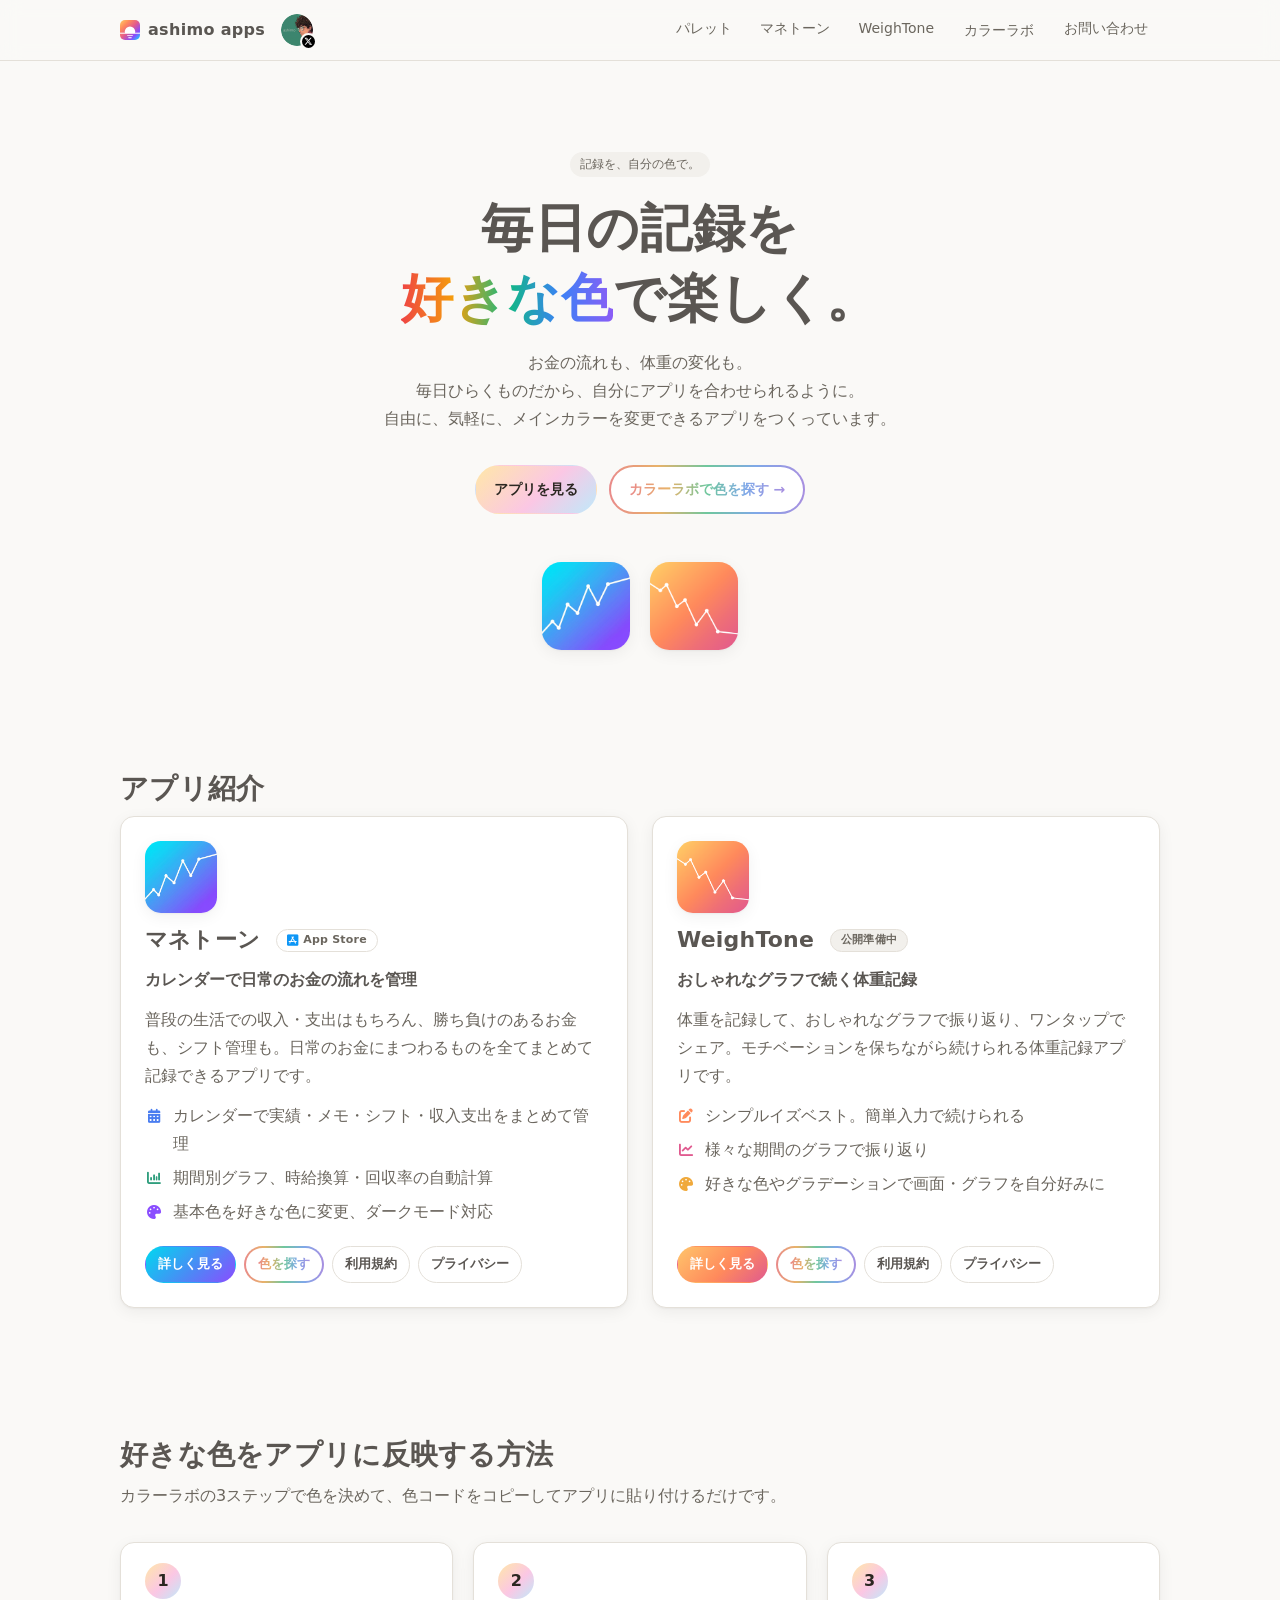
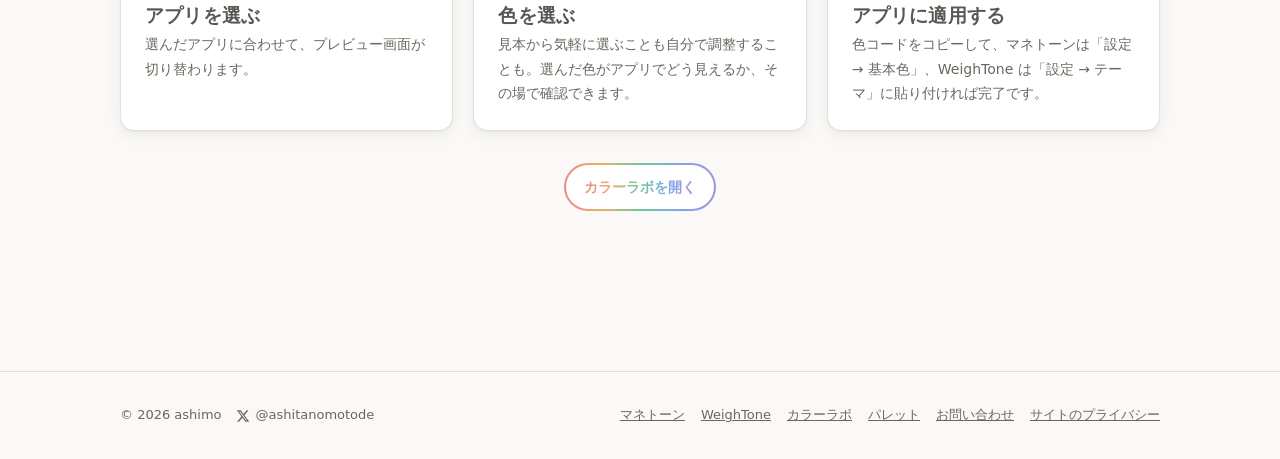
==== commit 5ba8eb2e: "App Storeへのインストール導線を追加し、アイコンを統一 - トップページ：マネトーンの見出し横にApp Storeバッジを追加   （WeighToneの「公開準備中」と同じ位置） - マネト" ====
--- a/index.html
+++ b/index.html
@@ -14,7 +14,7 @@
   <title>ashimo apps｜マネトーン・WeighTone</title>
   <meta name="description" content="収支ノートアプリ「マネトーン」と体重記録アプリ「WeighTone」の公式サイト。カラーラボで好きな色やグラデーションを探して、アプリを自分だけの色に。">
   <link rel="stylesheet" href="https://cdnjs.cloudflare.com/ajax/libs/font-awesome/6.7.2/css/all.min.css" integrity="sha512-Evv84Mr4kqVGRNSgIGL/F/aIDqQb7xQ2vcrdIwxfjThSH8CSR7PBEakCr51Ck+w+/U6swU2Im1vVX0SVk9ABhg==" crossorigin="anonymous" referrerpolicy="no-referrer">
-  <link rel="stylesheet" href="assets/style.css?v=66">
+  <link rel="stylesheet" href="assets/style.css?v=67">
   <link rel="canonical" href="https://ashitanomotode.com/">
   <meta property="og:type" content="website">
   <meta property="og:site_name" content="ashimo apps">
@@ -86,7 +86,7 @@
       <div class="grid-2">
         <article class="card app-card card-mane">
           <img class="app-icon-img" src="assets/icons/manetone.png" alt="マネトーンのアイコン" width="72" height="72">
-          <h3>マネトーン</h3>
+          <h3>マネトーン <a class="store-badge" href="https://apps.apple.com/jp/app/id6796136285" rel="noopener" aria-label="マネトーンをApp Storeでインストール"><i class="fa-brands fa-app-store-ios store-ic" aria-hidden="true"></i>App Store</a></h3>
           <p class="app-catch">カレンダーで日常のお金の流れを管理</p>
           <p style="margin:0;color:var(--text-sub)">普段の生活での収入・支出はもちろん、勝ち負けのあるお金も、シフト管理も。日常のお金にまつわるものを全てまとめて記録できるアプリです。</p>
           <ul>
--- a/assets/style.css
+++ b/assets/style.css
@@ -1415,3 +1415,21 @@
   .author-badge { width: 18px; height: 18px; }
   .author-badge svg { width: 9px; height: 9px; }
 }
+
+/* ===== App Store への導線（アイコンは全ページ共通） ===== */
+.store-ic { color: #0D96F6; }
+/* 色の付いたボタンの中では、アイコンも文字色に合わせる */
+.btn-primary .store-ic, .btn-mane .store-ic, .btn-weight .store-ic { color: inherit; }
+
+/* カード見出しの横に置く小さなリンク（「公開準備中」と同じ位置・同じ大きさ） */
+.store-badge {
+  display: inline-flex; align-items: center; gap: 5px; vertical-align: middle;
+  margin-left: 8px; padding: 3px 10px; border-radius: 999px;
+  background: var(--surface); border: 1px solid var(--border);
+  color: var(--text-sub); font-size: 11px; font-weight: 700; letter-spacing: .02em;
+  white-space: nowrap; text-decoration: none;
+  transition: box-shadow .18s, transform .1s;
+}
+.store-badge:hover { box-shadow: 0 4px 14px rgba(0,0,0,.18); }
+.store-badge:active { transform: scale(.97); }
+.store-badge .store-ic { font-size: 13px; }
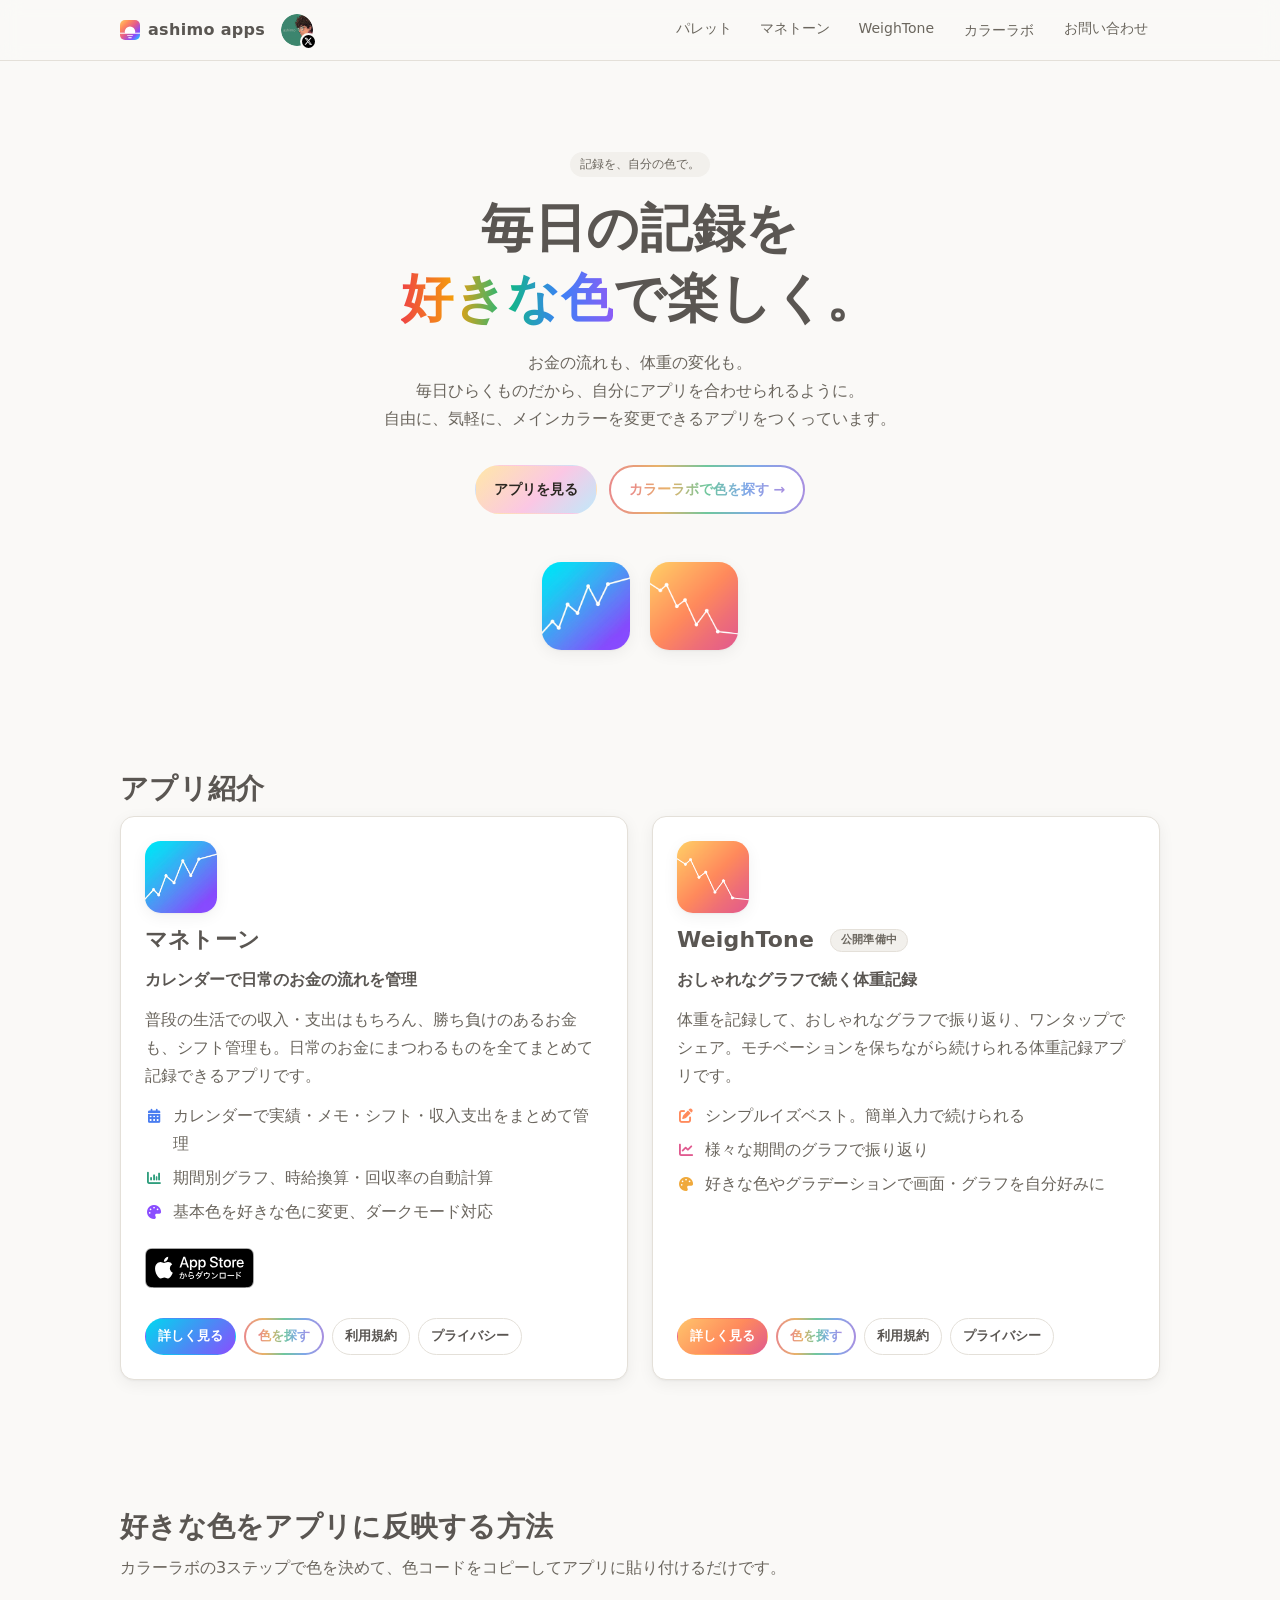
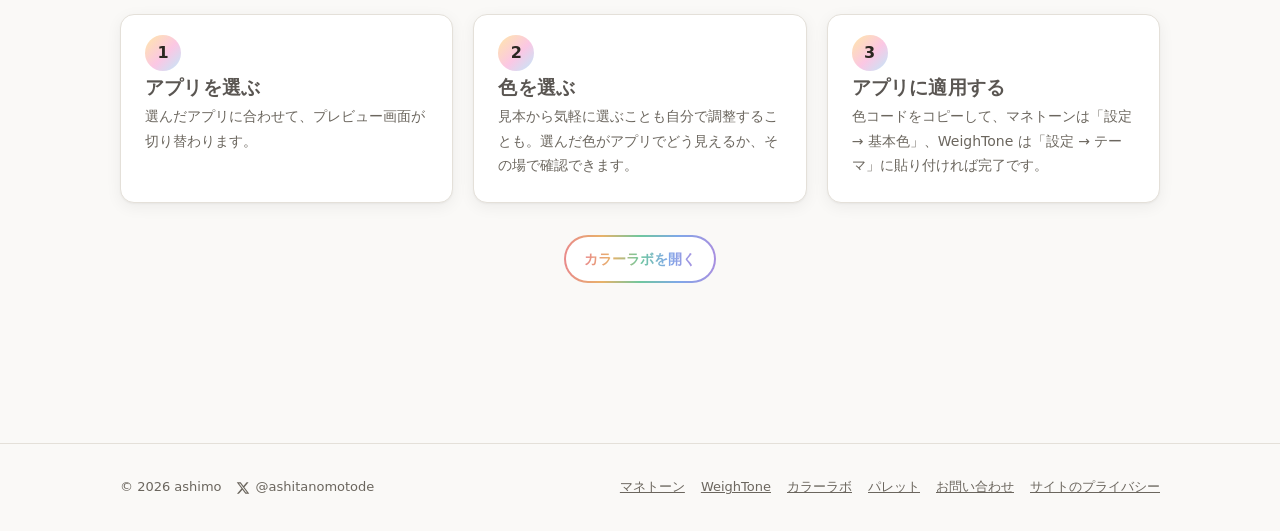
==== commit bf9c8442: "App Store の公式バッジ（Apple提供）に差し替え Font Awesome のアイコンをやめ、Apple が配布している 「App Store からダウンロード」バッジの日本語版を使うよう" ====
--- a/index.html
+++ b/index.html
@@ -14,7 +14,7 @@
   <title>ashimo apps｜マネトーン・WeighTone</title>
   <meta name="description" content="収支ノートアプリ「マネトーン」と体重記録アプリ「WeighTone」の公式サイト。カラーラボで好きな色やグラデーションを探して、アプリを自分だけの色に。">
   <link rel="stylesheet" href="https://cdnjs.cloudflare.com/ajax/libs/font-awesome/6.7.2/css/all.min.css" integrity="sha512-Evv84Mr4kqVGRNSgIGL/F/aIDqQb7xQ2vcrdIwxfjThSH8CSR7PBEakCr51Ck+w+/U6swU2Im1vVX0SVk9ABhg==" crossorigin="anonymous" referrerpolicy="no-referrer">
-  <link rel="stylesheet" href="assets/style.css?v=67">
+  <link rel="stylesheet" href="assets/style.css?v=68">
   <link rel="canonical" href="https://ashitanomotode.com/">
   <meta property="og:type" content="website">
   <meta property="og:site_name" content="ashimo apps">
@@ -86,7 +86,7 @@
       <div class="grid-2">
         <article class="card app-card card-mane">
           <img class="app-icon-img" src="assets/icons/manetone.png" alt="マネトーンのアイコン" width="72" height="72">
-          <h3>マネトーン <a class="store-badge" href="https://apps.apple.com/jp/app/id6796136285" rel="noopener" aria-label="マネトーンをApp Storeでインストール"><i class="fa-brands fa-app-store-ios store-ic" aria-hidden="true"></i>App Store</a></h3>
+          <h3>マネトーン</h3>
           <p class="app-catch">カレンダーで日常のお金の流れを管理</p>
           <p style="margin:0;color:var(--text-sub)">普段の生活での収入・支出はもちろん、勝ち負けのあるお金も、シフト管理も。日常のお金にまつわるものを全てまとめて記録できるアプリです。</p>
           <ul>
@@ -94,6 +94,7 @@
             <li><i class="fa-solid fa-chart-column feat-ic" style="color:#2F9E7D"></i><span>期間別グラフ、時給換算・回収率の自動計算</span></li>
             <li><i class="fa-solid fa-palette feat-ic" style="color:#8A4DFF"></i><span>基本色を好きな色に変更、ダークモード対応</span></li>
           </ul>
+          <p class="store-row"><a class="appstore-badge" href="https://apps.apple.com/jp/app/id6796136285" rel="noopener" aria-label="App Store でマネトーンをダウンロード"><picture><source srcset="assets/icons/appstore-badge-white.svg" media="(prefers-color-scheme: dark)"><img src="assets/icons/appstore-badge-black.svg" alt="App Store からダウンロード" width="109" height="40"></picture></a></p>
           <div class="actions">
             <a class="btn btn-primary btn-sm btn-mane" href="manetone/">詳しく見る</a>
             <a class="btn btn-sm btn-lab" href="color.html#app=manetone"><span class="rainbow-label">色を探す</span></a>
--- a/assets/style.css
+++ b/assets/style.css
@@ -1416,20 +1416,18 @@
   .author-badge svg { width: 9px; height: 9px; }
 }
 
-/* ===== App Store への導線（アイコンは全ページ共通） ===== */
-.store-ic { color: #0D96F6; }
-/* 色の付いたボタンの中では、アイコンも文字色に合わせる */
-.btn-primary .store-ic, .btn-mane .store-ic, .btn-weight .store-ic { color: inherit; }
-
-/* カード見出しの横に置く小さなリンク（「公開準備中」と同じ位置・同じ大きさ） */
-.store-badge {
-  display: inline-flex; align-items: center; gap: 5px; vertical-align: middle;
-  margin-left: 8px; padding: 3px 10px; border-radius: 999px;
-  background: var(--surface); border: 1px solid var(--border);
-  color: var(--text-sub); font-size: 11px; font-weight: 700; letter-spacing: .02em;
-  white-space: nowrap; text-decoration: none;
-  transition: box-shadow .18s, transform .1s;
-}
-.store-badge:hover { box-shadow: 0 4px 14px rgba(0,0,0,.18); }
-.store-badge:active { transform: scale(.97); }
-.store-badge .store-ic { font-size: 13px; }
+/* ===== App Store バッジ =====
+   Apple 提供の画像をそのまま使う。ガイドラインの決まりは次のとおり。
+     ・高さは最小 40px（これより小さくしない）
+     ・周囲にバッジの高さの 1/4＝10px 以上の余白を空ける
+     ・画像の改変・回転・アニメーションは不可、自作のバッジも不可
+     ・1つのレイアウトにつき1個まで
+   暗い配色のときは白版に差し替える（Apple が代替として用意しているもの）。 */
+.store-row { margin: 0; padding: 10px 0; line-height: 0; }
+.appstore-badge { display: inline-block; line-height: 0; border-radius: 8px; }
+.appstore-badge img { display: block; width: 109px; height: 40px; }
+.appstore-badge:hover { box-shadow: 0 4px 14px rgba(0,0,0,.18); }
+.appstore-badge:focus-visible { outline: 2px solid var(--text-sub); outline-offset: 3px; }
+
+/* 未公開アプリはバッジを出さず、文字で伝える */
+.store-row-soon { line-height: 1.6; color: var(--text-sub); font-size: 13px; }
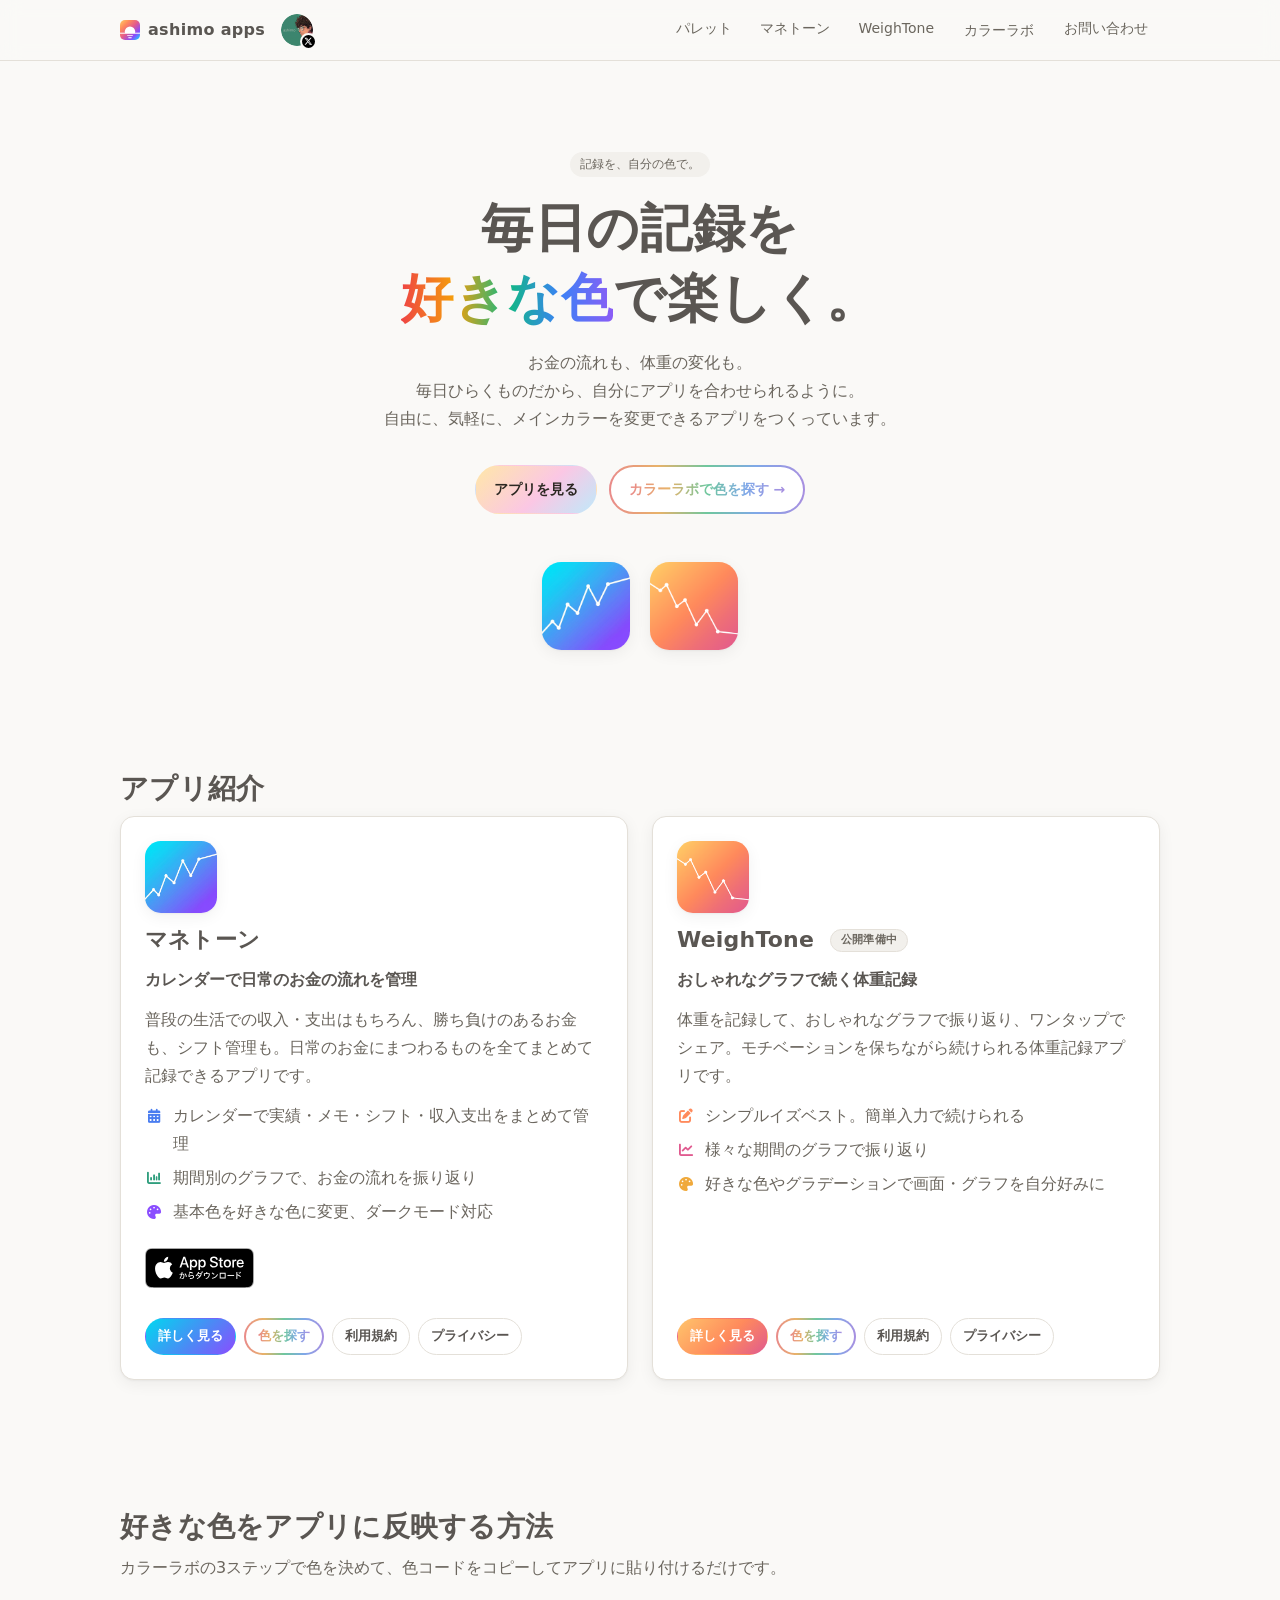
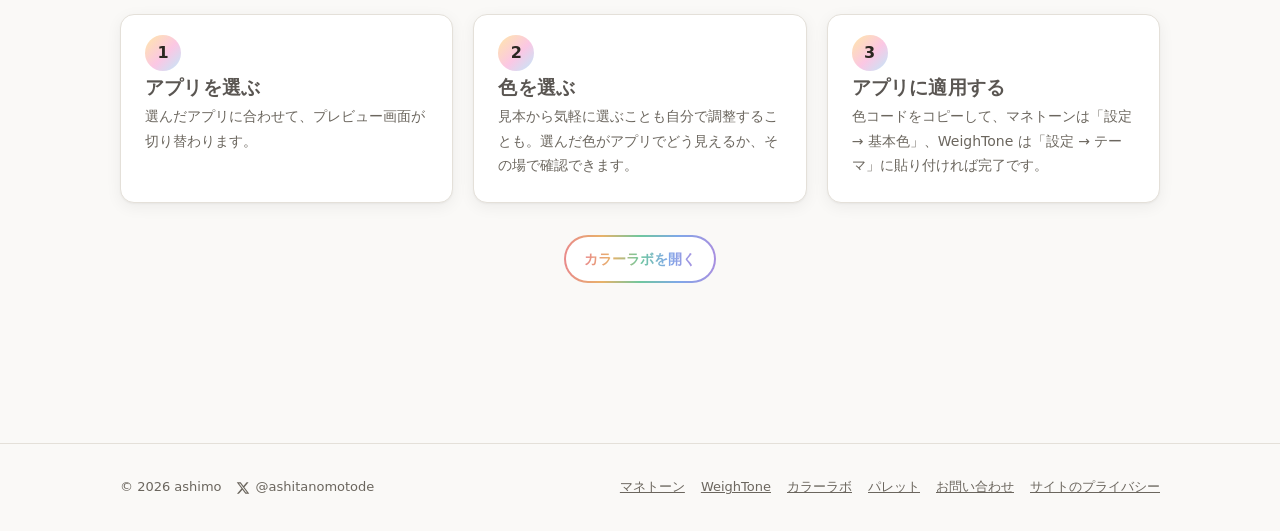
==== commit 9f556b0e: "マネトーンの紹介文からパチンコ・パチスロを前面に出さないよう調整 アプリのプレビュー（カレンダー／年間収支／実績検索）が中立な作りなので、 サイトの紹介文もそれに合わせて一般的な収支管理の表現に寄せた" ====
--- a/index.html
+++ b/index.html
@@ -14,7 +14,7 @@
   <title>ashimo apps｜マネトーン・WeighTone</title>
   <meta name="description" content="収支ノートアプリ「マネトーン」と体重記録アプリ「WeighTone」の公式サイト。カラーラボで好きな色やグラデーションを探して、アプリを自分だけの色に。">
   <link rel="stylesheet" href="https://cdnjs.cloudflare.com/ajax/libs/font-awesome/6.7.2/css/all.min.css" integrity="sha512-Evv84Mr4kqVGRNSgIGL/F/aIDqQb7xQ2vcrdIwxfjThSH8CSR7PBEakCr51Ck+w+/U6swU2Im1vVX0SVk9ABhg==" crossorigin="anonymous" referrerpolicy="no-referrer">
-  <link rel="stylesheet" href="assets/style.css?v=68">
+  <link rel="stylesheet" href="assets/style.css?v=69">
   <link rel="canonical" href="https://ashitanomotode.com/">
   <meta property="og:type" content="website">
   <meta property="og:site_name" content="ashimo apps">
@@ -91,7 +91,7 @@
           <p style="margin:0;color:var(--text-sub)">普段の生活での収入・支出はもちろん、勝ち負けのあるお金も、シフト管理も。日常のお金にまつわるものを全てまとめて記録できるアプリです。</p>
           <ul>
             <li><i class="fa-solid fa-calendar-days feat-ic" style="color:#4A7DF0"></i><span>カレンダーで実績・メモ・シフト・収入支出をまとめて管理</span></li>
-            <li><i class="fa-solid fa-chart-column feat-ic" style="color:#2F9E7D"></i><span>期間別グラフ、時給換算・回収率の自動計算</span></li>
+            <li><i class="fa-solid fa-chart-column feat-ic" style="color:#2F9E7D"></i><span>期間別のグラフで、お金の流れを振り返り</span></li>
             <li><i class="fa-solid fa-palette feat-ic" style="color:#8A4DFF"></i><span>基本色を好きな色に変更、ダークモード対応</span></li>
           </ul>
           <p class="store-row"><a class="appstore-badge" href="https://apps.apple.com/jp/app/id6796136285" rel="noopener" aria-label="App Store でマネトーンをダウンロード"><picture><source srcset="assets/icons/appstore-badge-white.svg" media="(prefers-color-scheme: dark)"><img src="assets/icons/appstore-badge-black.svg" alt="App Store からダウンロード" width="109" height="40"></picture></a></p>
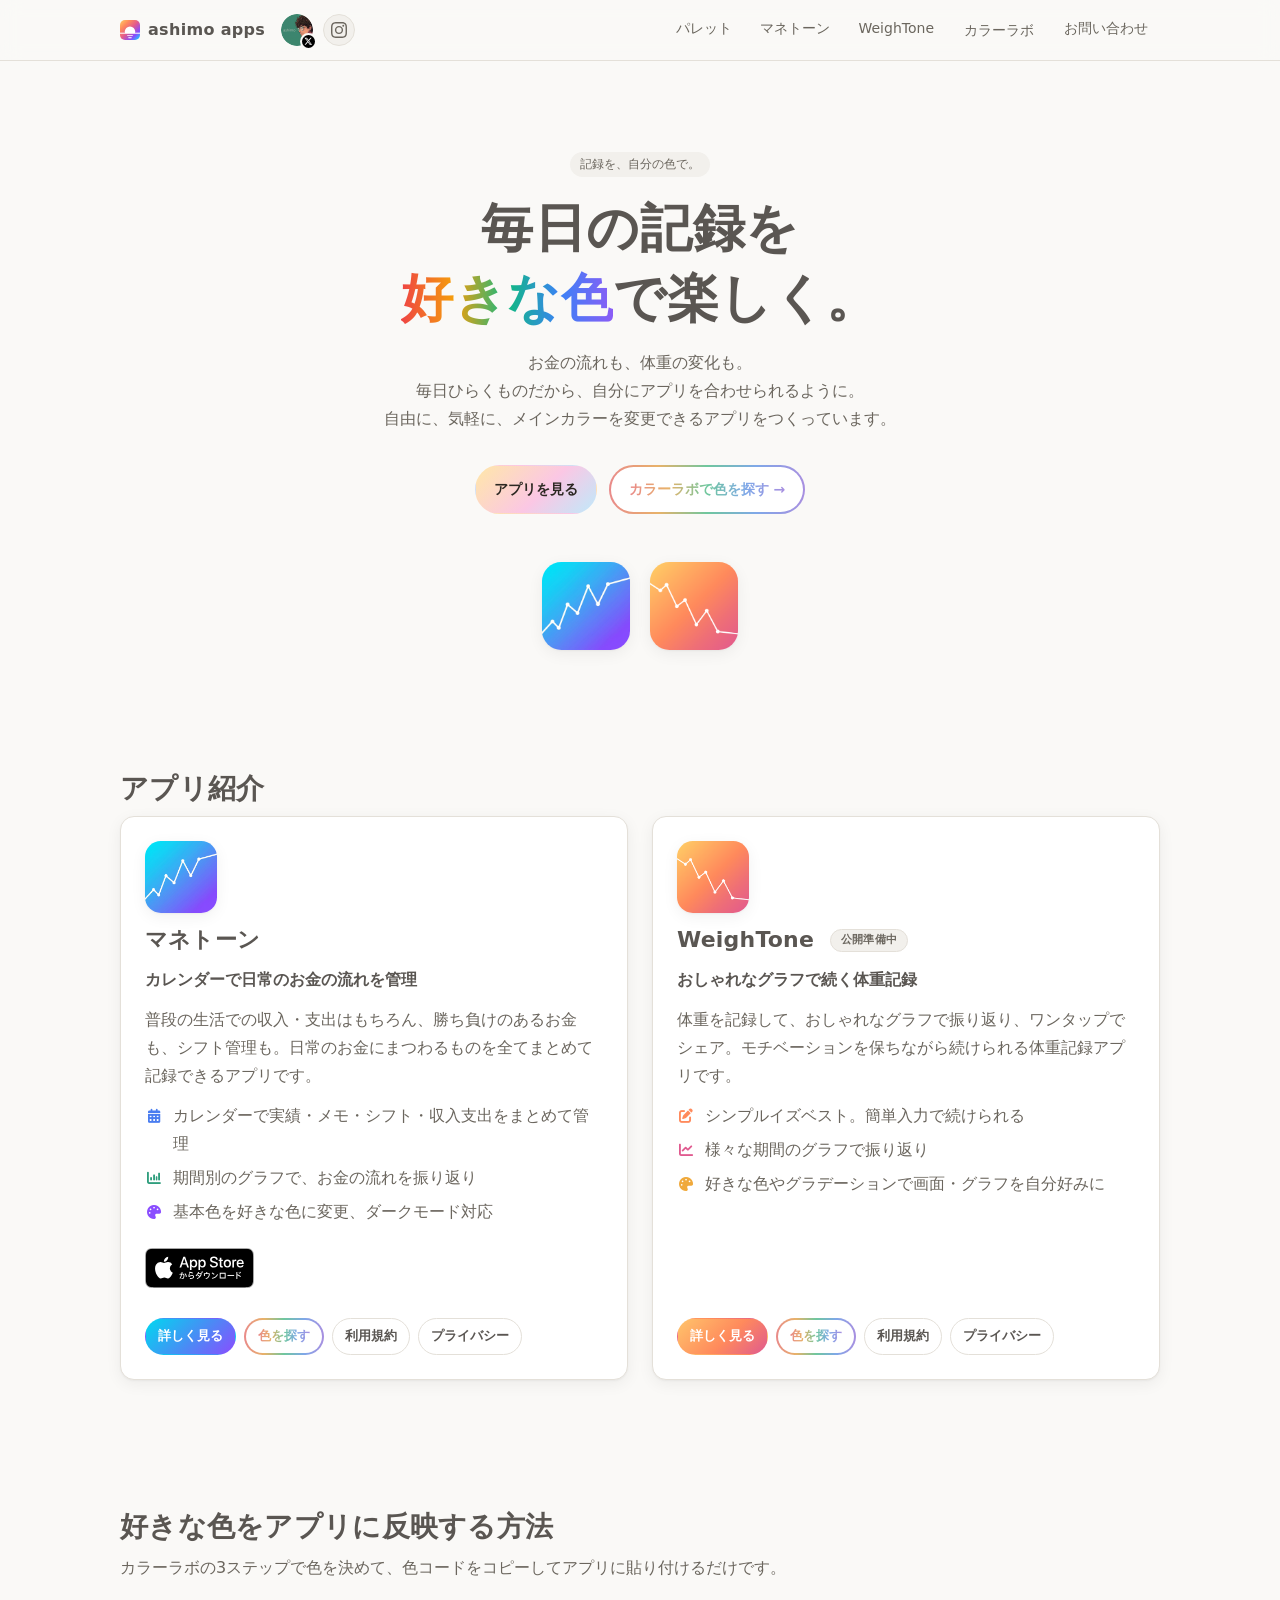
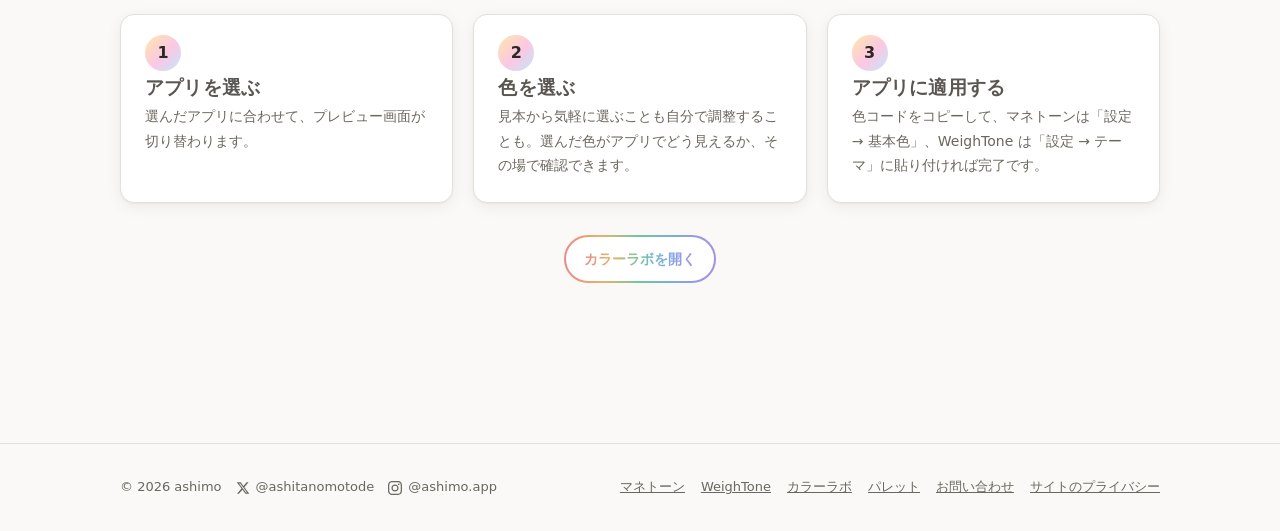
==== commit 55f809b8: "InstagramへのリンクをヘッダーとフッターにXと並べて追加 - ヘッダー: 運営者アイコン（X）の隣に、同じ大きさの丸ボタンでInstagramを追加 - フッター: X のリンクと並べて表示。" ====
--- a/index.html
+++ b/index.html
@@ -14,7 +14,7 @@
   <title>ashimo apps｜マネトーン・WeighTone</title>
   <meta name="description" content="収支ノートアプリ「マネトーン」と体重記録アプリ「WeighTone」の公式サイト。カラーラボで好きな色やグラデーションを探して、アプリを自分だけの色に。">
   <link rel="stylesheet" href="https://cdnjs.cloudflare.com/ajax/libs/font-awesome/6.7.2/css/all.min.css" integrity="sha512-Evv84Mr4kqVGRNSgIGL/F/aIDqQb7xQ2vcrdIwxfjThSH8CSR7PBEakCr51Ck+w+/U6swU2Im1vVX0SVk9ABhg==" crossorigin="anonymous" referrerpolicy="no-referrer">
-  <link rel="stylesheet" href="assets/style.css?v=69">
+  <link rel="stylesheet" href="assets/style.css?v=70">
   <link rel="canonical" href="https://ashitanomotode.com/">
   <meta property="og:type" content="website">
   <meta property="og:site_name" content="ashimo apps">
@@ -55,7 +55,10 @@
   <header class="site-header">
     <div class="wrap">
       <a class="logo" href="index.html"><span class="logo-dot"></span>ashimo apps</a>
-      <a class="author-link" href="https://x.com/ashitanomotode" rel="me noopener" target="_blank" aria-label="運営者 ashimo のX（@ashitanomotode）"><img src="assets/icons/ashimo.png" alt="" width="30" height="30"><span class="author-badge" aria-hidden="true"><svg viewBox="0 0 24 24"><path d="M18.244 2.25h3.308l-7.227 8.26 8.502 11.24H16.17l-5.214-6.817L4.99 21.75H1.68l7.73-8.835L1.254 2.25H8.08l4.713 6.231zm-1.161 17.52h1.833L7.084 4.126H5.117z"/></svg></span></a>
+      <span class="author-group">
+        <a class="author-link" href="https://x.com/ashitanomotode" rel="me noopener" target="_blank" aria-label="運営者 ashimo のX（@ashitanomotode）"><img src="assets/icons/ashimo.png" alt="" width="30" height="30"><span class="author-badge" aria-hidden="true"><svg viewBox="0 0 24 24"><path d="M18.244 2.25h3.308l-7.227 8.26 8.502 11.24H16.17l-5.214-6.817L4.99 21.75H1.68l7.73-8.835L1.254 2.25H8.08l4.713 6.231zm-1.161 17.52h1.833L7.084 4.126H5.117z"/></svg></span></a>
+        <a class="sns-round" href="https://www.instagram.com/ashimo.app/" rel="me noopener" target="_blank" aria-label="運営者 ashimo のInstagram（@ashimo.app）"><i class="ig-glyph" aria-hidden="true"></i></a>
+      </span>
       <nav class="nav">
         <a data-nav="palette" href="palette.html"><span class="rainbow-label">パレット</span></a>
         <a data-nav="manetone" href="manetone/">マネトーン</a>
@@ -94,7 +97,7 @@
             <li><i class="fa-solid fa-chart-column feat-ic" style="color:#2F9E7D"></i><span>期間別のグラフで、お金の流れを振り返り</span></li>
             <li><i class="fa-solid fa-palette feat-ic" style="color:#8A4DFF"></i><span>基本色を好きな色に変更、ダークモード対応</span></li>
           </ul>
-          <p class="store-row"><a class="appstore-badge" href="https://apps.apple.com/jp/app/id6796136285" rel="noopener" aria-label="App Store でマネトーンをダウンロード"><picture><source srcset="assets/icons/appstore-badge-white.svg" media="(prefers-color-scheme: dark)"><img src="assets/icons/appstore-badge-black.svg" alt="App Store からダウンロード" width="109" height="40"></picture></a></p>
+          <p class="store-row"><a class="appstore-badge" href="https://apps.apple.com/app/apple-store/id6796136285?pt=129240430&amp;ct=site&amp;mt=8" rel="noopener" aria-label="App Store でマネトーンをダウンロード"><picture><source srcset="assets/icons/appstore-badge-white.svg" media="(prefers-color-scheme: dark)"><img src="assets/icons/appstore-badge-black.svg" alt="App Store からダウンロード" width="109" height="40"></picture></a></p>
           <div class="actions">
             <a class="btn btn-primary btn-sm btn-mane" href="manetone/">詳しく見る</a>
             <a class="btn btn-sm btn-lab" href="color.html#app=manetone"><span class="rainbow-label">色を探す</span></a>
@@ -146,7 +149,7 @@
 
   <footer class="site-footer">
     <div class="wrap">
-      <span class="foot-brand">© 2026 ashimo<a class="x-link" href="https://x.com/ashitanomotode" rel="me noopener" target="_blank" aria-label="X（旧Twitter）@ashitanomotode"><svg class="x-icon" viewBox="0 0 24 24" aria-hidden="true"><path d="M18.244 2.25h3.308l-7.227 8.26 8.502 11.24H16.17l-5.214-6.817L4.99 21.75H1.68l7.73-8.835L1.254 2.25H8.08l4.713 6.231zm-1.161 17.52h1.833L7.084 4.126H5.117z"/></svg><span>@ashitanomotode</span></a></span>
+      <span class="foot-brand">© 2026 ashimo<a class="sns-link" href="https://x.com/ashitanomotode" rel="me noopener" target="_blank" aria-label="X（旧Twitter）@ashitanomotode"><svg class="sns-icon" viewBox="0 0 24 24" aria-hidden="true"><path d="M18.244 2.25h3.308l-7.227 8.26 8.502 11.24H16.17l-5.214-6.817L4.99 21.75H1.68l7.73-8.835L1.254 2.25H8.08l4.713 6.231zm-1.161 17.52h1.833L7.084 4.126H5.117z"/></svg><span>@ashitanomotode</span></a><a class="sns-link" href="https://www.instagram.com/ashimo.app/" rel="me noopener" target="_blank" aria-label="Instagram @ashimo.app"><i class="ig-glyph" aria-hidden="true"></i><span>@ashimo.app</span></a></span>
       <nav>
         <a href="manetone/">マネトーン</a>
         <a href="weightone/">WeighTone</a>
--- a/assets/style.css
+++ b/assets/style.css
@@ -1380,21 +1380,31 @@
   white-space: nowrap;
 }
 
-/* フッターのXリンク */
+/* Instagram のマークは線が細かくパスも長いので、画像を1枚だけ置いて
+   CSS のマスクで色を付ける（各ページに直接書くとHTMLが読みづらくなるため）。
+   url() は style.css からの相対パスなので、どの階層のページでも同じ指定で届く。 */
+.ig-glyph {
+  display: block; flex: none; background: currentColor;
+  -webkit-mask: url(icons/instagram.svg) center / contain no-repeat;
+          mask: url(icons/instagram.svg) center / contain no-repeat;
+}
+
+/* フッターのSNSリンク（X・Instagram） */
 .foot-brand { display: inline-flex; align-items: center; gap: 14px; flex-wrap: wrap; }
-.x-link {
+.sns-link {
   display: inline-flex; align-items: center; gap: 6px;
   color: var(--text-sub); text-decoration: none; font-size: 13px;
 }
-.x-link .x-icon { width: 14px; height: 14px; fill: currentColor; flex: none; }
-.x-link:hover { color: var(--text); }
-
-/* ヘッダー：ロゴの隣に置く運営者アイコン（Xへのリンク）
+.sns-link .sns-icon { width: 14px; height: 14px; fill: currentColor; flex: none; }
+.sns-link .ig-glyph { width: 14px; height: 14px; }
+.sns-link:hover { color: var(--text); }
+
+/* ヘッダー：ロゴの隣に置く運営者アイコン（X）とInstagramのリンク
    margin-right:auto で、ロゴとアイコンを左に寄せ、残りの余白を右に送る
    （space-between のままだとアイコンが右端へ飛んでしまう） */
+.author-group { display: inline-flex; align-items: center; gap: 10px; margin-right: auto; }
 .author-link {
   display: inline-flex; flex: none; line-height: 0; border-radius: 50%;
-  margin-right: auto;
 }
 .author-link { position: relative; }
 .author-link img { width: 32px; height: 32px; border-radius: 50%; display: block; }
@@ -1408,12 +1418,24 @@
   display: grid; place-items: center;
 }
 .author-badge svg { width: 8.5px; height: 8.5px; fill: #fff; display: block; }
+/* 運営者アイコンと同じ大きさの丸ボタン。中身はマークだけなので枠で輪郭を出す */
+.sns-round {
+  display: grid; place-items: center; flex: none;
+  width: 32px; height: 32px; border-radius: 50%;
+  background: var(--surface-2); border: 1px solid var(--border);
+  color: var(--text-sub);
+}
+.sns-round .ig-glyph { width: 16px; height: 16px; }
+.sns-round:hover { color: var(--text); }
+.sns-round:focus-visible { outline: 2px solid var(--text-sub); outline-offset: 2px; }
 @media (max-width: 600px) {
   /* スマホではロゴと同じ行の右端へ。指で押しやすいよう少し大きく */
-  .author-link { margin-right: 0; margin-left: auto; }
+  .author-group { margin-right: 0; margin-left: auto; gap: 8px; }
   .author-link img { width: 34px; height: 34px; }
   .author-badge { width: 18px; height: 18px; }
   .author-badge svg { width: 9px; height: 9px; }
+  .sns-round { width: 34px; height: 34px; }
+  .sns-round .ig-glyph { width: 17px; height: 17px; }
 }
 
 /* ===== App Store バッジ =====
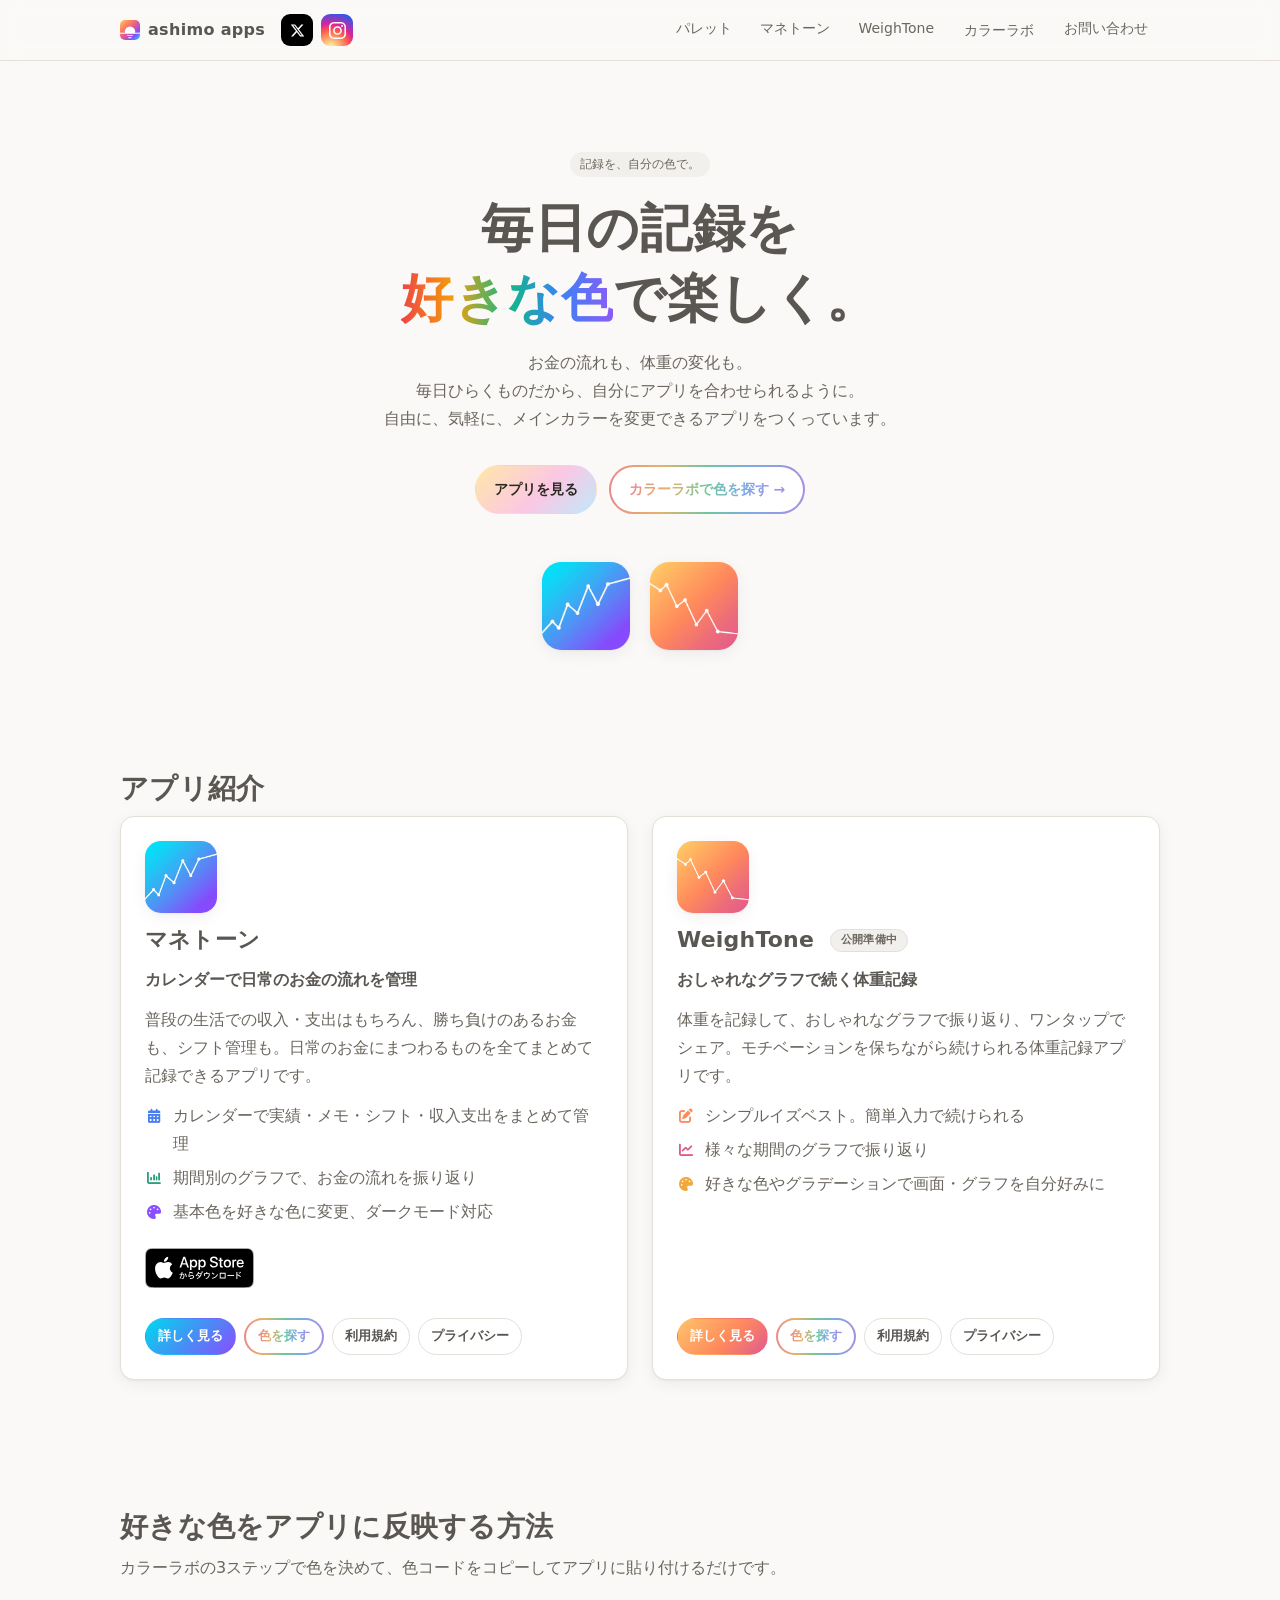
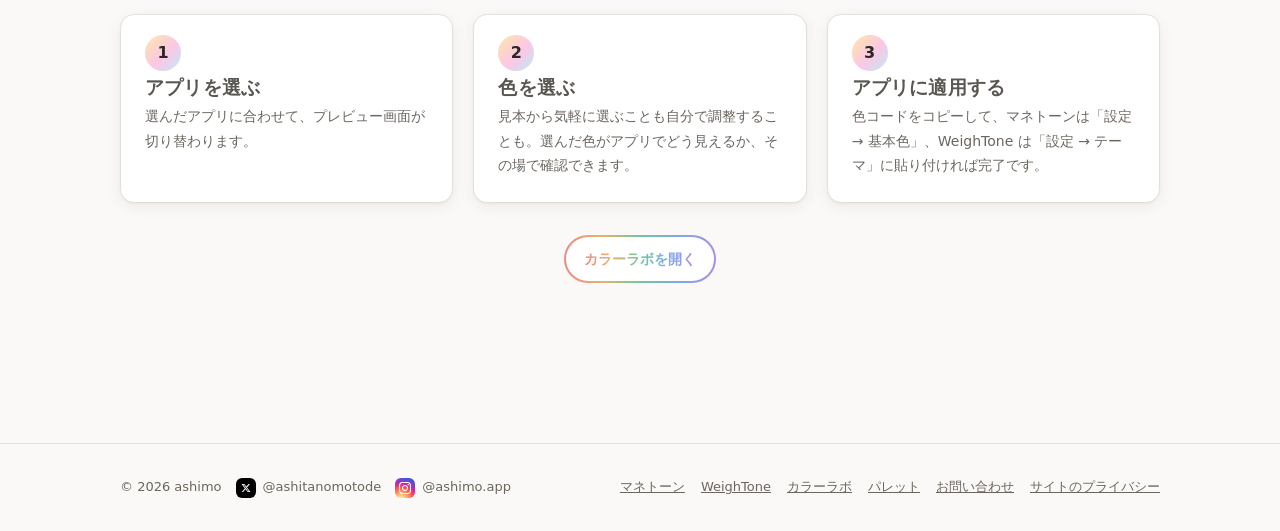
==== commit 9c5dfe5a: "SNSのマークをX・Instagramそれぞれのブランド色にそろえる ヘッダーの運営者アイコン（顔写真＋Xバッジ）をやめて、Xは黒地、 Instagramは公式のグラデーション地に白マークを乗せたタイ" ====
--- a/index.html
+++ b/index.html
@@ -14,7 +14,7 @@
   <title>ashimo apps｜マネトーン・WeighTone</title>
   <meta name="description" content="収支ノートアプリ「マネトーン」と体重記録アプリ「WeighTone」の公式サイト。カラーラボで好きな色やグラデーションを探して、アプリを自分だけの色に。">
   <link rel="stylesheet" href="https://cdnjs.cloudflare.com/ajax/libs/font-awesome/6.7.2/css/all.min.css" integrity="sha512-Evv84Mr4kqVGRNSgIGL/F/aIDqQb7xQ2vcrdIwxfjThSH8CSR7PBEakCr51Ck+w+/U6swU2Im1vVX0SVk9ABhg==" crossorigin="anonymous" referrerpolicy="no-referrer">
-  <link rel="stylesheet" href="assets/style.css?v=70">
+  <link rel="stylesheet" href="assets/style.css?v=71">
   <link rel="canonical" href="https://ashitanomotode.com/">
   <meta property="og:type" content="website">
   <meta property="og:site_name" content="ashimo apps">
@@ -55,9 +55,9 @@
   <header class="site-header">
     <div class="wrap">
       <a class="logo" href="index.html"><span class="logo-dot"></span>ashimo apps</a>
-      <span class="author-group">
-        <a class="author-link" href="https://x.com/ashitanomotode" rel="me noopener" target="_blank" aria-label="運営者 ashimo のX（@ashitanomotode）"><img src="assets/icons/ashimo.png" alt="" width="30" height="30"><span class="author-badge" aria-hidden="true"><svg viewBox="0 0 24 24"><path d="M18.244 2.25h3.308l-7.227 8.26 8.502 11.24H16.17l-5.214-6.817L4.99 21.75H1.68l7.73-8.835L1.254 2.25H8.08l4.713 6.231zm-1.161 17.52h1.833L7.084 4.126H5.117z"/></svg></span></a>
-        <a class="sns-round" href="https://www.instagram.com/ashimo.app/" rel="me noopener" target="_blank" aria-label="運営者 ashimo のInstagram（@ashimo.app）"><i class="ig-glyph" aria-hidden="true"></i></a>
+      <span class="sns-group">
+        <a class="sns-tile sns-tile-x" href="https://x.com/ashitanomotode" rel="me noopener" target="_blank" aria-label="運営者 ashimo のX（@ashitanomotode）"><svg class="sns-icon" viewBox="0 0 24 24" aria-hidden="true"><path d="M18.244 2.25h3.308l-7.227 8.26 8.502 11.24H16.17l-5.214-6.817L4.99 21.75H1.68l7.73-8.835L1.254 2.25H8.08l4.713 6.231zm-1.161 17.52h1.833L7.084 4.126H5.117z"/></svg></a>
+        <a class="sns-tile sns-tile-ig" href="https://www.instagram.com/ashimo.app/" rel="me noopener" target="_blank" aria-label="運営者 ashimo のInstagram（@ashimo.app）"><i class="ig-glyph" aria-hidden="true"></i></a>
       </span>
       <nav class="nav">
         <a data-nav="palette" href="palette.html"><span class="rainbow-label">パレット</span></a>
@@ -149,7 +149,7 @@
 
   <footer class="site-footer">
     <div class="wrap">
-      <span class="foot-brand">© 2026 ashimo<a class="sns-link" href="https://x.com/ashitanomotode" rel="me noopener" target="_blank" aria-label="X（旧Twitter）@ashitanomotode"><svg class="sns-icon" viewBox="0 0 24 24" aria-hidden="true"><path d="M18.244 2.25h3.308l-7.227 8.26 8.502 11.24H16.17l-5.214-6.817L4.99 21.75H1.68l7.73-8.835L1.254 2.25H8.08l4.713 6.231zm-1.161 17.52h1.833L7.084 4.126H5.117z"/></svg><span>@ashitanomotode</span></a><a class="sns-link" href="https://www.instagram.com/ashimo.app/" rel="me noopener" target="_blank" aria-label="Instagram @ashimo.app"><i class="ig-glyph" aria-hidden="true"></i><span>@ashimo.app</span></a></span>
+      <span class="foot-brand">© 2026 ashimo<a class="sns-link" href="https://x.com/ashitanomotode" rel="me noopener" target="_blank" aria-label="X（旧Twitter）@ashitanomotode"><span class="sns-tile sns-tile-x sns-tile-sm"><svg class="sns-icon" viewBox="0 0 24 24" aria-hidden="true"><path d="M18.244 2.25h3.308l-7.227 8.26 8.502 11.24H16.17l-5.214-6.817L4.99 21.75H1.68l7.73-8.835L1.254 2.25H8.08l4.713 6.231zm-1.161 17.52h1.833L7.084 4.126H5.117z"/></svg></span><span>@ashitanomotode</span></a><a class="sns-link" href="https://www.instagram.com/ashimo.app/" rel="me noopener" target="_blank" aria-label="Instagram @ashimo.app"><span class="sns-tile sns-tile-ig sns-tile-sm"><i class="ig-glyph" aria-hidden="true"></i></span><span>@ashimo.app</span></a></span>
       <nav>
         <a href="manetone/">マネトーン</a>
         <a href="weightone/">WeighTone</a>
--- a/assets/style.css
+++ b/assets/style.css
@@ -1380,6 +1380,27 @@
   white-space: nowrap;
 }
 
+/* ===== SNSのマーク（X・Instagram） =====
+   どちらのSNSかひと目で分かるよう、それぞれのブランドの色をそのまま使う。
+   Xは黒地、Instagramは公式のグラデーション地に、白のマークを乗せる。 */
+.sns-tile {
+  display: grid; place-items: center; flex: none;
+  width: 32px; height: 32px; border-radius: 9px;
+  color: #fff;
+}
+.sns-tile-x { background: #000; }
+.sns-tile-ig {
+  background: radial-gradient(circle at 30% 107%,
+    #fdf497 0%, #fdf497 5%, #fd5949 45%, #d6249f 60%, #285aeb 90%);
+}
+/* 暗い配色では黒地が背景に溶けるので、ふちで輪郭を出す */
+@media (prefers-color-scheme: dark) {
+  .sns-tile-x { border: 1px solid var(--border); }
+}
+a.sns-tile:hover { opacity: .85; }
+a.sns-tile:focus-visible { outline: 2px solid var(--text-sub); outline-offset: 3px; }
+
+.sns-tile .sns-icon { width: 15px; height: 15px; fill: currentColor; display: block; }
 /* Instagram のマークは線が細かくパスも長いので、画像を1枚だけ置いて
    CSS のマスクで色を付ける（各ページに直接書くとHTMLが読みづらくなるため）。
    url() は style.css からの相対パスなので、どの階層のページでも同じ指定で届く。 */
@@ -1388,54 +1409,33 @@
   -webkit-mask: url(icons/instagram.svg) center / contain no-repeat;
           mask: url(icons/instagram.svg) center / contain no-repeat;
 }
-
-/* フッターのSNSリンク（X・Instagram） */
+.sns-tile .ig-glyph { width: 17px; height: 17px; }
+
+/* ヘッダー：ロゴの隣に2つ並べる。
+   margin-right:auto で、ロゴとマークを左に寄せ、残りの余白を右に送る
+   （space-between のままだとマークが右端へ飛んでしまう） */
+.sns-group { display: inline-flex; align-items: center; gap: 8px; margin-right: auto; }
+
+/* フッター：アカウント名を添えて並べる。マークは文字に合わせて小さく */
 .foot-brand { display: inline-flex; align-items: center; gap: 14px; flex-wrap: wrap; }
 .sns-link {
-  display: inline-flex; align-items: center; gap: 6px;
+  display: inline-flex; align-items: center; gap: 7px;
   color: var(--text-sub); text-decoration: none; font-size: 13px;
 }
-.sns-link .sns-icon { width: 14px; height: 14px; fill: currentColor; flex: none; }
-.sns-link .ig-glyph { width: 14px; height: 14px; }
 .sns-link:hover { color: var(--text); }
-
-/* ヘッダー：ロゴの隣に置く運営者アイコン（X）とInstagramのリンク
-   margin-right:auto で、ロゴとアイコンを左に寄せ、残りの余白を右に送る
-   （space-between のままだとアイコンが右端へ飛んでしまう） */
-.author-group { display: inline-flex; align-items: center; gap: 10px; margin-right: auto; }
-.author-link {
-  display: inline-flex; flex: none; line-height: 0; border-radius: 50%;
-}
-.author-link { position: relative; }
-.author-link img { width: 32px; height: 32px; border-radius: 50%; display: block; }
-.author-link:hover { opacity: .82; }
-.author-link:focus-visible { outline: 2px solid var(--text-sub); outline-offset: 2px; }
-/* Xへのリンクだとわかるよう、右下に小さなバッジを重ねる */
-.author-badge {
-  position: absolute; right: -4px; bottom: -4px;
-  width: 17px; height: 17px; border-radius: 50%;
-  background: #000; border: 2px solid var(--bg);
-  display: grid; place-items: center;
-}
-.author-badge svg { width: 8.5px; height: 8.5px; fill: #fff; display: block; }
-/* 運営者アイコンと同じ大きさの丸ボタン。中身はマークだけなので枠で輪郭を出す */
-.sns-round {
-  display: grid; place-items: center; flex: none;
-  width: 32px; height: 32px; border-radius: 50%;
-  background: var(--surface-2); border: 1px solid var(--border);
-  color: var(--text-sub);
-}
-.sns-round .ig-glyph { width: 16px; height: 16px; }
-.sns-round:hover { color: var(--text); }
-.sns-round:focus-visible { outline: 2px solid var(--text-sub); outline-offset: 2px; }
+.sns-tile-sm { width: 20px; height: 20px; border-radius: 6px; }
+.sns-tile-sm .sns-icon { width: 10px; height: 10px; }
+.sns-tile-sm .ig-glyph { width: 12px; height: 12px; }
+
 @media (max-width: 600px) {
   /* スマホではロゴと同じ行の右端へ。指で押しやすいよう少し大きく */
-  .author-group { margin-right: 0; margin-left: auto; gap: 8px; }
-  .author-link img { width: 34px; height: 34px; }
-  .author-badge { width: 18px; height: 18px; }
-  .author-badge svg { width: 9px; height: 9px; }
-  .sns-round { width: 34px; height: 34px; }
-  .sns-round .ig-glyph { width: 17px; height: 17px; }
+  .sns-group { margin-right: 0; margin-left: auto; }
+  .sns-tile { width: 34px; height: 34px; border-radius: 10px; }
+  .sns-tile .sns-icon { width: 16px; height: 16px; }
+  .sns-tile .ig-glyph { width: 18px; height: 18px; }
+  .sns-tile-sm { width: 20px; height: 20px; border-radius: 6px; }
+  .sns-tile-sm .sns-icon { width: 10px; height: 10px; }
+  .sns-tile-sm .ig-glyph { width: 12px; height: 12px; }
 }
 
 /* ===== App Store バッジ =====
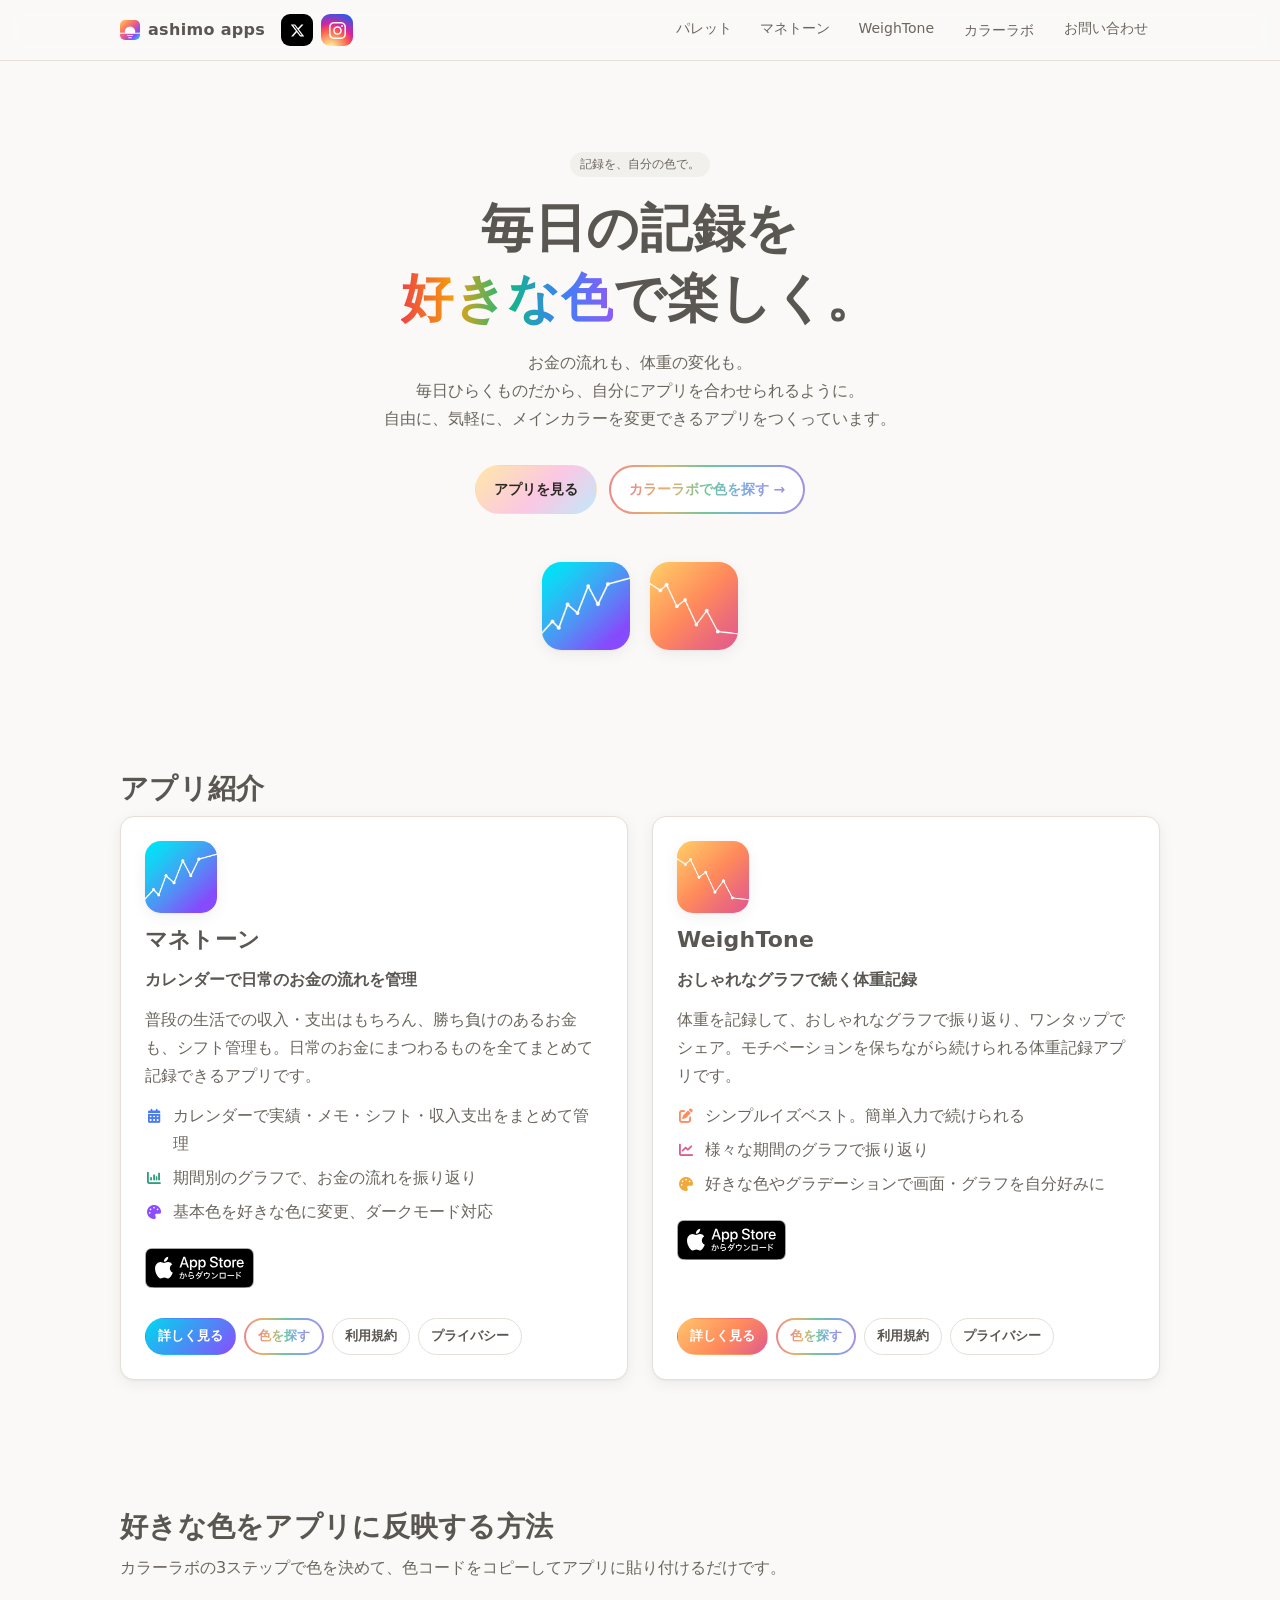
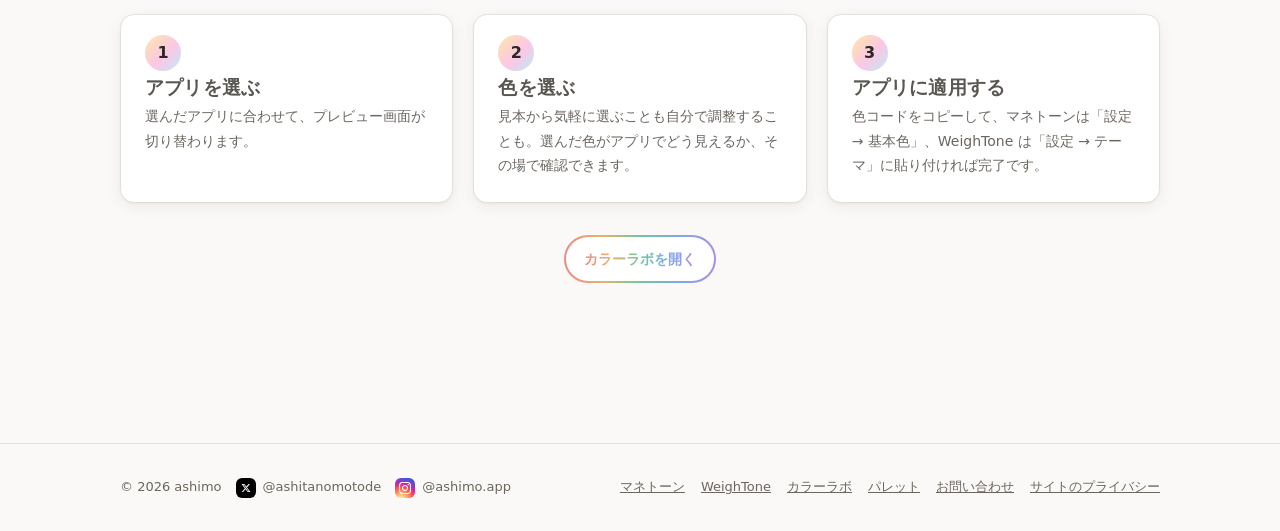
==== commit 95163333: "WeighToneの公開にあわせて「公開準備中」を外し、App Storeへの導線を追加 - トップページ・WeighTone詳細ページの「公開準備中」表示をやめ、   マネトーンと同じ位置にApp " ====
--- a/index.html
+++ b/index.html
@@ -108,7 +108,7 @@
 
         <article class="card app-card card-weight">
           <img class="app-icon-img" src="assets/icons/weightone.png" alt="WeighToneのアイコン" width="72" height="72">
-          <h3>WeighTone <span class="soon-badge">公開準備中</span></h3>
+          <h3>WeighTone</h3>
           <p class="app-catch">おしゃれなグラフで続く体重記録</p>
           <p style="margin:0;color:var(--text-sub)">体重を記録して、おしゃれなグラフで振り返り、ワンタップでシェア。モチベーションを保ちながら続けられる体重記録アプリです。</p>
           <ul>
@@ -116,6 +116,7 @@
             <li><i class="fa-solid fa-chart-line feat-ic" style="color:#E05A8F"></i><span>様々な期間のグラフで振り返り</span></li>
             <li><i class="fa-solid fa-palette feat-ic" style="color:#F0A93B"></i><span>好きな色やグラデーションで画面・グラフを自分好みに</span></li>
           </ul>
+          <p class="store-row"><a class="appstore-badge" href="https://apps.apple.com/jp/app/apple-store/id6806597586?pt=129240430&amp;ct=site&amp;mt=8" rel="noopener" aria-label="App Store でWeighToneをダウンロード"><picture><source srcset="assets/icons/appstore-badge-white.svg" media="(prefers-color-scheme: dark)"><img src="assets/icons/appstore-badge-black.svg" alt="App Store からダウンロード" width="109" height="40"></picture></a></p>
           <div class="actions">
             <a class="btn btn-primary btn-sm btn-weight" href="weightone/">詳しく見る</a>
             <a class="btn btn-sm btn-lab" href="color.html#app=weightone"><span class="rainbow-label">色を探す</span></a>
